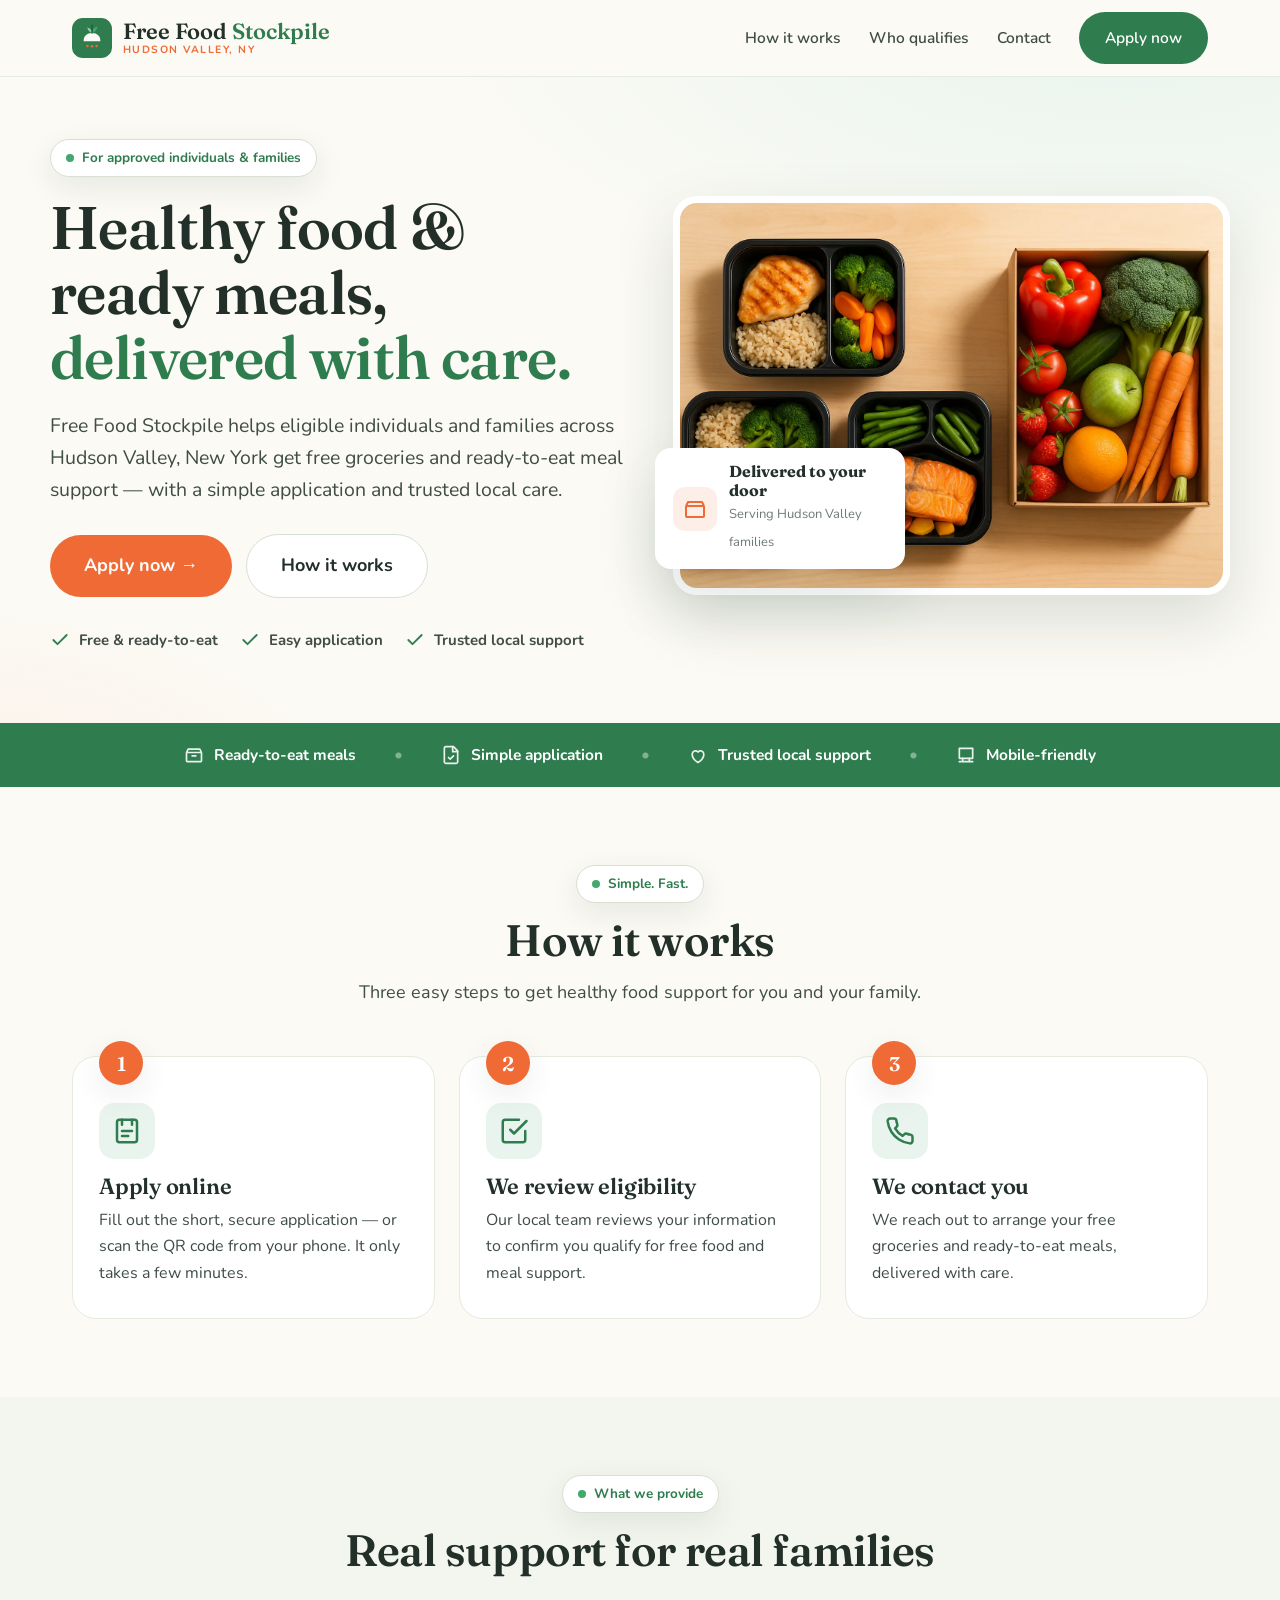
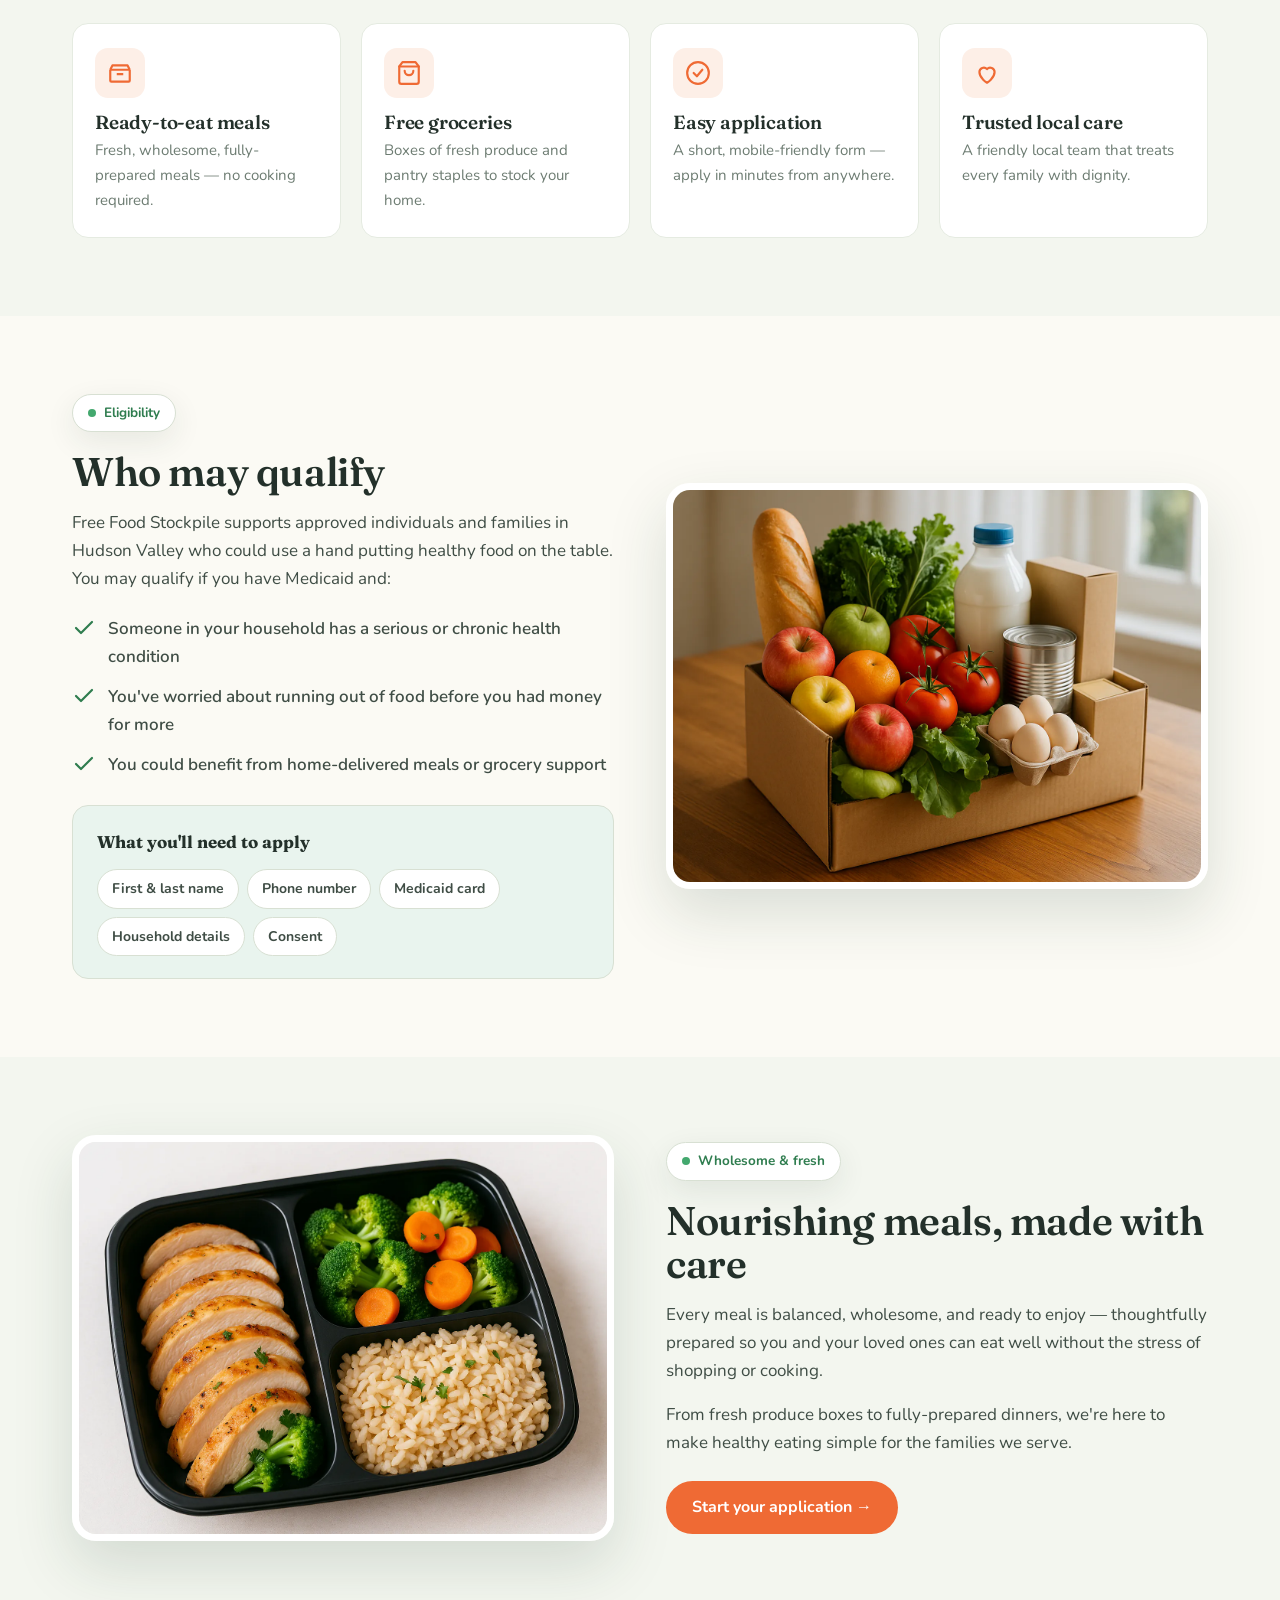
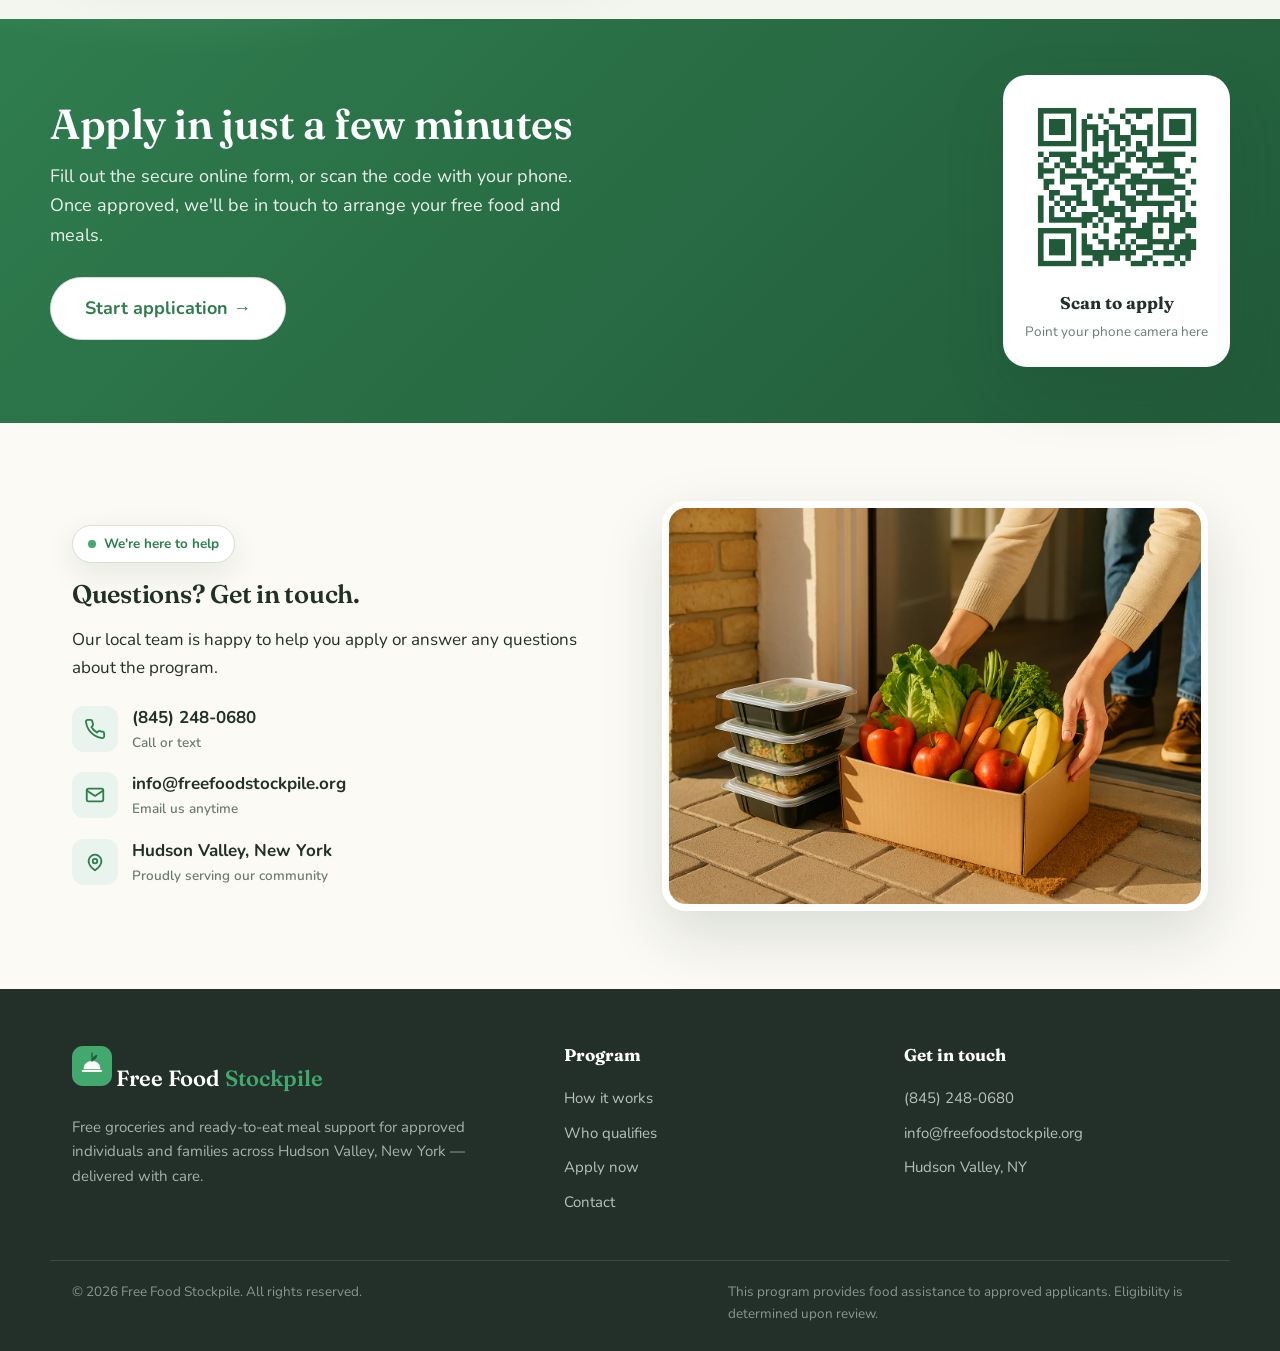
==== index.html @ e14b1a80 "Free Food Stockpile: landing page + 2-step application form + AI food photos + QR Co-Authored-By: Cl" ====
<!DOCTYPE html>
<html lang="en">
<head>
<meta charset="utf-8">
<meta name="viewport" content="width=device-width, initial-scale=1">
<title>Free Food Stockpile — Healthy Food &amp; Ready Meals, Delivered With Care</title>
<meta name="description" content="Free Food Stockpile helps approved individuals and families in Hudson Valley, New York access free groceries and ready-to-eat meal support. Simple application, trusted local care.">
<meta property="og:title" content="Free Food Stockpile — Healthy food & meals, delivered with care">
<meta property="og:description" content="Free groceries and ready-to-eat meals for approved individuals and families in Hudson Valley, NY.">
<meta property="og:type" content="website">
<link rel="icon" href="data:image/svg+xml,<svg xmlns='http://www.w3.org/2000/svg' viewBox='0 0 100 100'><text y='.9em' font-size='88'>🥗</text></svg>">
<link rel="preconnect" href="https://fonts.googleapis.com">
<link rel="preconnect" href="https://fonts.gstatic.com" crossorigin>
<link href="https://fonts.googleapis.com/css2?family=Fraunces:opsz,wght@9..144,500;9..144,600;9..144,700&family=Nunito:wght@400;600;700;800&display=swap" rel="stylesheet">
<link rel="stylesheet" href="assets/site.css">
</head>
<body>

<header class="site-header">
  <div class="wrap hbar">
    <a class="brand" href="index.html" aria-label="Free Food Stockpile home">
      <svg class="logo" viewBox="0 0 48 48" fill="none" xmlns="http://www.w3.org/2000/svg" aria-hidden="true">
        <rect width="48" height="48" rx="13" fill="#2f7d4f"/>
        <path d="M14 27c0-5 4-9 10-9s10 4 10 9v1H14v-1z" fill="#fbfaf4"/>
        <path d="M24 18c0-4 2.6-7 6.5-7.5C30 15 27 17.5 24 18z" fill="#43a86e"/>
        <path d="M24 18c0-3.2-2.2-6-5.6-6.6C18.8 15 21.4 17 24 18z" fill="#8fd0a8"/>
        <path d="M24 8.5V18" stroke="#215a39" stroke-width="1.6" stroke-linecap="round"/>
        <circle cx="18.5" cy="33.5" r="1.5" fill="#ef6a34"/>
        <circle cx="24" cy="34" r="1.5" fill="#ef6a34"/>
        <circle cx="29.5" cy="33.5" r="1.5" fill="#ef6a34"/>
        <path d="M13 30h22" stroke="#2f7d4f" stroke-width="2.4" stroke-linecap="round"/>
      </svg>
      <span class="name">Free Food <span>Stockpile</span><small>Hudson Valley, NY</small></span>
    </a>
    <nav class="nav">
      <a href="#how">How it works</a>
      <a href="#qualify">Who qualifies</a>
      <a href="#contact">Contact</a>
      <a href="apply.html" class="btn">Apply now</a>
    </nav>
    <button class="menu-btn" id="menuBtn" aria-label="Menu">☰</button>
  </div>
</header>

<main>
  <!-- HERO -->
  <section class="hero">
    <div class="wrap hero-in">
      <div>
        <span class="eyebrow"><span class="dot"></span> For approved individuals &amp; families</span>
        <h1>Healthy food &amp; ready meals, <em>delivered with care.</em></h1>
        <p class="lead">Free Food Stockpile helps eligible individuals and families across Hudson Valley,
          New York get free groceries and ready-to-eat meal support — with a simple application and trusted local care.</p>
        <div class="hero-cta">
          <a href="apply.html" class="btn lg warm">Apply now →</a>
          <a href="#how" class="btn lg ghost">How it works</a>
        </div>
        <div class="hero-trust">
          <div class="t"><svg viewBox="0 0 24 24" fill="none" stroke="currentColor" stroke-width="2.2"><path d="M20 6 9 17l-5-5" stroke-linecap="round" stroke-linejoin="round"/></svg> Free &amp; ready-to-eat</div>
          <div class="t"><svg viewBox="0 0 24 24" fill="none" stroke="currentColor" stroke-width="2.2"><path d="M20 6 9 17l-5-5" stroke-linecap="round" stroke-linejoin="round"/></svg> Easy application</div>
          <div class="t"><svg viewBox="0 0 24 24" fill="none" stroke="currentColor" stroke-width="2.2"><path d="M20 6 9 17l-5-5" stroke-linecap="round" stroke-linejoin="round"/></svg> Trusted local support</div>
        </div>
      </div>
      <div class="hero-art">
        <img class="photo" src="assets/img/hero-food.webp" alt="Healthy ready-to-eat meals and fresh groceries" loading="eager">
        <div class="badge">
          <div class="ic"><svg viewBox="0 0 24 24" fill="none" stroke="currentColor" stroke-width="2"><path d="M3 9h18M3 9l2-4h14l2 4M3 9v10a1 1 0 0 0 1 1h16a1 1 0 0 0 1-1V9" stroke-linejoin="round"/></svg></div>
          <div><b>Delivered to your door</b><span>Serving Hudson Valley families</span></div>
        </div>
      </div>
    </div>
  </section>

  <!-- STRIP -->
  <div class="strip">
    <div class="wrap strip-in">
      <div class="s"><svg viewBox="0 0 24 24" fill="none" stroke="currentColor" stroke-width="2"><path d="M3 9h18M3 9l2-4h14l2 4M3 9v10a1 1 0 0 0 1 1h16a1 1 0 0 0 1-1V9M9 13h6" stroke-linejoin="round"/></svg> Ready-to-eat meals</div>
      <span class="sep">•</span>
      <div class="s"><svg viewBox="0 0 24 24" fill="none" stroke="currentColor" stroke-width="2"><path d="M6 2h9l5 5v13a2 2 0 0 1-2 2H6a2 2 0 0 1-2-2V4a2 2 0 0 1 2-2z" stroke-linejoin="round"/><path d="M14 2v6h6M9 15l2 2 4-4" stroke-linecap="round" stroke-linejoin="round"/></svg> Simple application</div>
      <span class="sep">•</span>
      <div class="s"><svg viewBox="0 0 24 24" fill="none" stroke="currentColor" stroke-width="2"><path d="M12 21s-7-4.3-7-10a4 4 0 0 1 7-2.6A4 4 0 0 1 19 11c0 5.7-7 10-7 10z" stroke-linejoin="round"/></svg> Trusted local support</div>
      <span class="sep">•</span>
      <div class="s"><svg viewBox="0 0 24 24" fill="none" stroke="currentColor" stroke-width="2"><path d="M4 4h16v12H4z" stroke-linejoin="round"/><path d="M4 20h16M8 16v4M16 16v4" stroke-linecap="round"/></svg> Mobile-friendly</div>
    </div>
  </div>

  <!-- HOW IT WORKS -->
  <section class="section" id="how">
    <div class="wrap">
      <div class="sec-head">
        <span class="eyebrow"><span class="dot"></span> Simple. Fast.</span>
        <h2>How it works</h2>
        <p>Three easy steps to get healthy food support for you and your family.</p>
      </div>
      <div class="steps">
        <div class="step">
          <div class="num">1</div>
          <div class="ic"><svg viewBox="0 0 24 24" fill="none" stroke="currentColor" stroke-width="2"><rect x="4" y="3" width="16" height="18" rx="2"/><path d="M8 3v4M16 3v4M8 12h8M8 16h5" stroke-linecap="round"/></svg></div>
          <h3>Apply online</h3>
          <p>Fill out the short, secure application — or scan the QR code from your phone. It only takes a few minutes.</p>
        </div>
        <div class="step">
          <div class="num">2</div>
          <div class="ic"><svg viewBox="0 0 24 24" fill="none" stroke="currentColor" stroke-width="2"><path d="M9 11l3 3L22 4" stroke-linecap="round" stroke-linejoin="round"/><path d="M21 12v7a2 2 0 0 1-2 2H5a2 2 0 0 1-2-2V5a2 2 0 0 1 2-2h11" stroke-linecap="round" stroke-linejoin="round"/></svg></div>
          <h3>We review eligibility</h3>
          <p>Our local team reviews your information to confirm you qualify for free food and meal support.</p>
        </div>
        <div class="step">
          <div class="num">3</div>
          <div class="ic"><svg viewBox="0 0 24 24" fill="none" stroke="currentColor" stroke-width="2"><path d="M22 16.9v3a2 2 0 0 1-2.2 2 19.8 19.8 0 0 1-8.6-3.1 19.5 19.5 0 0 1-6-6 19.8 19.8 0 0 1-3.1-8.7A2 2 0 0 1 4.1 2h3a2 2 0 0 1 2 1.7c.1 1 .4 1.9.7 2.8a2 2 0 0 1-.5 2.1L8.1 9.9a16 16 0 0 0 6 6l1.3-1.2a2 2 0 0 1 2.1-.5c.9.3 1.8.6 2.8.7a2 2 0 0 1 1.7 2z" stroke-linejoin="round"/></svg></div>
          <h3>We contact you</h3>
          <p>We reach out to arrange your free groceries and ready-to-eat meals, delivered with care.</p>
        </div>
      </div>
    </div>
  </section>

  <!-- FEATURES -->
  <section class="section paper">
    <div class="wrap">
      <div class="sec-head">
        <span class="eyebrow"><span class="dot"></span> What we provide</span>
        <h2>Real support for real families</h2>
      </div>
      <div class="feat">
        <div class="f"><div class="ic"><svg viewBox="0 0 24 24" fill="none" stroke="currentColor" stroke-width="2"><path d="M3 9h18M3 9l2-4h14l2 4M3 9v10a1 1 0 0 0 1 1h16a1 1 0 0 0 1-1V9M9 13h6" stroke-linejoin="round"/></svg></div><h3>Ready-to-eat meals</h3><p>Fresh, wholesome, fully-prepared meals — no cooking required.</p></div>
        <div class="f"><div class="ic"><svg viewBox="0 0 24 24" fill="none" stroke="currentColor" stroke-width="2"><path d="M6 2 3 6v14a2 2 0 0 0 2 2h14a2 2 0 0 0 2-2V6l-3-4z" stroke-linejoin="round"/><path d="M3 6h18M16 10a4 4 0 0 1-8 0" stroke-linecap="round"/></svg></div><h3>Free groceries</h3><p>Boxes of fresh produce and pantry staples to stock your home.</p></div>
        <div class="f"><div class="ic"><svg viewBox="0 0 24 24" fill="none" stroke="currentColor" stroke-width="2"><path d="M12 2a10 10 0 1 0 0 20 10 10 0 0 0 0-20z"/><path d="M8 12l3 3 5-6" stroke-linecap="round" stroke-linejoin="round"/></svg></div><h3>Easy application</h3><p>A short, mobile-friendly form — apply in minutes from anywhere.</p></div>
        <div class="f"><div class="ic"><svg viewBox="0 0 24 24" fill="none" stroke="currentColor" stroke-width="2"><path d="M12 21s-7-4.3-7-10a4 4 0 0 1 7-2.6A4 4 0 0 1 19 11c0 5.7-7 10-7 10z" stroke-linejoin="round"/></svg></div><h3>Trusted local care</h3><p>A friendly local team that treats every family with dignity.</p></div>
      </div>
    </div>
  </section>

  <!-- WHO QUALIFIES -->
  <section class="section" id="qualify">
    <div class="wrap split">
      <div>
        <span class="eyebrow"><span class="dot"></span> Eligibility</span>
        <h2>Who may qualify</h2>
        <p>Free Food Stockpile supports approved individuals and families in Hudson Valley who could use
          a hand putting healthy food on the table. You may qualify if you have Medicaid and:</p>
        <ul class="checklist">
          <li><svg viewBox="0 0 24 24" fill="none" stroke="currentColor" stroke-width="2.2"><path d="M20 6 9 17l-5-5" stroke-linecap="round" stroke-linejoin="round"/></svg> Someone in your household has a serious or chronic health condition</li>
          <li><svg viewBox="0 0 24 24" fill="none" stroke="currentColor" stroke-width="2.2"><path d="M20 6 9 17l-5-5" stroke-linecap="round" stroke-linejoin="round"/></svg> You've worried about running out of food before you had money for more</li>
          <li><svg viewBox="0 0 24 24" fill="none" stroke="currentColor" stroke-width="2.2"><path d="M20 6 9 17l-5-5" stroke-linecap="round" stroke-linejoin="round"/></svg> You could benefit from home-delivered meals or grocery support</li>
        </ul>
        <div class="need-card">
          <b>What you'll need to apply</b>
          <div class="pills">
            <span class="pill">First &amp; last name</span>
            <span class="pill">Phone number</span>
            <span class="pill">Medicaid card</span>
            <span class="pill">Household details</span>
            <span class="pill">Consent</span>
          </div>
        </div>
      </div>
      <div class="split-art">
        <img src="assets/img/grocery-box.webp" alt="A box of fresh groceries and pantry staples" loading="lazy">
      </div>
    </div>
  </section>

  <!-- MEALS SHOWCASE -->
  <section class="section paper">
    <div class="wrap split reverse">
      <div>
        <span class="eyebrow"><span class="dot"></span> Wholesome &amp; fresh</span>
        <h2>Nourishing meals, made with care</h2>
        <p>Every meal is balanced, wholesome, and ready to enjoy — thoughtfully prepared so you and your
          loved ones can eat well without the stress of shopping or cooking.</p>
        <p>From fresh produce boxes to fully-prepared dinners, we're here to make healthy eating simple
          for the families we serve.</p>
        <a href="apply.html" class="btn warm" style="margin-top:8px">Start your application →</a>
      </div>
      <div class="split-art">
        <img src="assets/img/meal-tray.webp" alt="A healthy ready-to-eat meal with chicken, vegetables and rice" loading="lazy">
      </div>
    </div>
  </section>

  <!-- APPLY BAND + QR -->
  <section class="applyband" id="apply">
    <div class="wrap applyband-in">
      <div>
        <h2>Apply in just a few minutes</h2>
        <p>Fill out the secure online form, or scan the code with your phone. Once approved, we'll be in touch
          to arrange your free food and meals.</p>
        <div class="hero-cta">
          <a href="apply.html" class="btn lg ghost">Start application →</a>
        </div>
      </div>
      <div class="qr-card">
        <img src="assets/img/apply-qr.png" alt="Scan to apply QR code">
        <b>Scan to apply</b>
        <span>Point your phone camera here</span>
      </div>
    </div>
  </section>

  <!-- CONTACT -->
  <section class="section" id="contact">
    <div class="wrap contact-in">
      <div>
        <span class="eyebrow"><span class="dot"></span> We're here to help</span>
        <h2>Questions? Get in touch.</h2>
        <p>Our local team is happy to help you apply or answer any questions about the program.</p>
        <div class="contact-list">
          <a href="tel:+18452480680"><span class="ic"><svg viewBox="0 0 24 24" fill="none" stroke="currentColor" stroke-width="2"><path d="M22 16.9v3a2 2 0 0 1-2.2 2 19.8 19.8 0 0 1-8.6-3.1 19.5 19.5 0 0 1-6-6 19.8 19.8 0 0 1-3.1-8.7A2 2 0 0 1 4.1 2h3a2 2 0 0 1 2 1.7c.1 1 .4 1.9.7 2.8a2 2 0 0 1-.5 2.1L8.1 9.9a16 16 0 0 0 6 6l1.3-1.2a2 2 0 0 1 2.1-.5c.9.3 1.8.6 2.8.7a2 2 0 0 1 1.7 2z" stroke-linejoin="round"/></svg></span> <span>(845) 248-0680<small>Call or text</small></span></a>
          <a href="mailto:info@freefoodstockpile.org"><span class="ic"><svg viewBox="0 0 24 24" fill="none" stroke="currentColor" stroke-width="2"><rect x="3" y="5" width="18" height="14" rx="2"/><path d="m3 7 9 6 9-6" stroke-linecap="round" stroke-linejoin="round"/></svg></span> <span>info@freefoodstockpile.org<small>Email us anytime</small></span></a>
          <div><span class="ic"><svg viewBox="0 0 24 24" fill="none" stroke="currentColor" stroke-width="2"><path d="M12 21s-7-4.3-7-10a7 7 0 0 1 14 0c0 5.7-7 10-7 10z" stroke-linejoin="round"/><circle cx="12" cy="11" r="2.5"/></svg></span> <span>Hudson Valley, New York<small>Proudly serving our community</small></span></div>
        </div>
      </div>
      <div class="split-art">
        <img src="assets/img/delivery.webp" alt="Fresh food being delivered to a home" loading="lazy">
      </div>
    </div>
  </section>
</main>

<footer class="foot">
  <div class="wrap foot-in">
    <div>
      <a class="brand" href="index.html">
        <svg class="logo" viewBox="0 0 48 48" fill="none" xmlns="http://www.w3.org/2000/svg" aria-hidden="true">
          <rect width="48" height="48" rx="13" fill="#43a86e"/>
          <path d="M14 27c0-5 4-9 10-9s10 4 10 9v1H14v-1z" fill="#fbfaf4"/>
          <path d="M24 18c0-4 2.6-7 6.5-7.5C30 15 27 17.5 24 18z" fill="#215a39"/>
          <path d="M24 8.5V18" stroke="#215a39" stroke-width="1.6" stroke-linecap="round"/>
          <path d="M13 30h22" stroke="#fbfaf4" stroke-width="2.4" stroke-linecap="round"/>
        </svg>
        <span class="name">Free Food <span>Stockpile</span></span>
      </a>
      <p>Free groceries and ready-to-eat meal support for approved individuals and families across
        Hudson Valley, New York — delivered with care.</p>
    </div>
    <div>
      <h4>Program</h4>
      <a href="#how">How it works</a>
      <a href="#qualify">Who qualifies</a>
      <a href="apply.html">Apply now</a>
      <a href="#contact">Contact</a>
    </div>
    <div>
      <h4>Get in touch</h4>
      <a href="tel:+18452480680">(845) 248-0680</a>
      <a href="mailto:info@freefoodstockpile.org">info@freefoodstockpile.org</a>
      <a href="#">Hudson Valley, NY</a>
    </div>
  </div>
  <div class="wrap foot-bot">
    <span>© <span id="yr">2026</span> Free Food Stockpile. All rights reserved.</span>
    <span class="disc">This program provides food assistance to approved applicants. Eligibility is determined upon review.</span>
  </div>
</footer>

<script src="assets/site.js"></script>
</body>
</html>
---- assets/site.css ----
/* Free Food Stockpile */
:root{
  --green:#2f7d4f; --green-d:#215a39; --green-l:#e9f4ee; --leaf:#43a86e;
  --warm:#ef6a34; --warm-d:#d4551f; --warm-l:#fdefe7;
  --ink:#23302a; --ink-soft:#3f4d45; --muted:#6d7c72;
  --cream:#fbfaf4; --paper:#f3f6ef; --line:#e5ebe1; --line-2:#d8e0d3;
  --shadow:0 10px 30px rgba(30,60,40,.09); --shadow-lg:0 24px 60px rgba(30,60,40,.15);
  --r:16px; --r-lg:24px; --wrap:1180px;
  --serif:'Fraunces',Georgia,serif; --sans:'Nunito',-apple-system,BlinkMacSystemFont,'Segoe UI',sans-serif;
}
*{box-sizing:border-box}
html{scroll-behavior:smooth}
html,body{overflow-x:hidden;max-width:100%}
body{margin:0;background:var(--cream);color:var(--ink);font-family:var(--sans);font-size:17px;line-height:1.65;-webkit-font-smoothing:antialiased}
img{max-width:100%;display:block}
a{color:var(--green);text-decoration:none}
h1,h2,h3{font-family:var(--serif);font-weight:600;line-height:1.08;margin:0;color:var(--ink);letter-spacing:-.01em}
.wrap{max-width:var(--wrap);margin:0 auto;padding:0 22px}
.green{color:var(--green)} .warm{color:var(--warm)}

/* buttons */
.btn{display:inline-flex;align-items:center;gap:9px;background:var(--green);color:#fff;font-family:var(--sans);font-weight:700;
  font-size:16px;padding:13px 26px;border-radius:100px;border:none;cursor:pointer;transition:transform .16s,box-shadow .16s,background .16s;white-space:nowrap}
.btn:hover{background:var(--green-d);transform:translateY(-2px);box-shadow:0 10px 24px rgba(47,125,79,.28);color:#fff}
.btn.warm{background:var(--warm)} .btn.warm:hover{background:var(--warm-d);box-shadow:0 10px 24px rgba(239,106,52,.3)}
.btn.ghost{background:#fff;color:var(--ink);border:1.5px solid var(--line-2)}
.btn.ghost:hover{border-color:var(--green);color:var(--green);box-shadow:none;background:#fff}
.btn.lg{padding:16px 34px;font-size:18px}

/* header */
.site-header{position:sticky;top:0;z-index:60;background:rgba(251,250,244,.9);backdrop-filter:blur(12px);border-bottom:1px solid var(--line)}
.hbar{display:flex;align-items:center;justify-content:space-between;height:76px;gap:16px}
.brand{display:flex;align-items:center;gap:11px}
.brand .logo{width:40px;height:40px;flex:none}
.brand .name{font-family:var(--serif);font-weight:600;font-size:22px;color:var(--ink);line-height:1}
.brand .name span{color:var(--green)}
.brand .name small{display:block;font-family:var(--sans);font-weight:700;font-size:10.5px;letter-spacing:.14em;text-transform:uppercase;color:var(--warm);margin-top:3px}
.nav{display:flex;align-items:center;gap:28px}
.nav a{font-weight:600;color:var(--ink-soft);font-size:15.5px}
.nav a:hover{color:var(--green)}
.nav a.btn{color:#fff}
.nav a.btn.ghost{color:var(--ink)}
.nav a.btn.ghost:hover{color:var(--green)}
.menu-btn{display:none;background:none;border:none;font-size:25px;cursor:pointer;color:var(--ink)}

/* hero */
.hero{position:relative;overflow:hidden;background:
  radial-gradient(1100px 460px at 88% -8%,var(--green-l) 0,transparent 62%),
  radial-gradient(760px 420px at -4% 118%,var(--warm-l) 0,transparent 58%),var(--cream)}
.hero-in{display:grid;grid-template-columns:1.02fr .98fr;gap:44px;align-items:center;padding:62px 0 70px}
.eyebrow{display:inline-flex;align-items:center;gap:8px;background:#fff;border:1px solid var(--line-2);color:var(--green);
  font-weight:700;font-size:13.5px;padding:7px 15px;border-radius:100px;box-shadow:var(--shadow);margin-bottom:18px}
.eyebrow .dot{width:8px;height:8px;border-radius:50%;background:var(--leaf)}
.hero h1{font-size:clamp(38px,5.4vw,60px)}
.hero h1 em{font-style:normal;color:var(--green)}
.hero p.lead{font-size:19.5px;color:var(--ink-soft);max-width:32em;margin:20px 0 28px}
.hero-cta{display:flex;gap:14px;flex-wrap:wrap;align-items:center}
.hero-trust{display:flex;gap:22px;margin-top:30px;flex-wrap:wrap}
.hero-trust .t{display:flex;align-items:center;gap:9px;font-weight:700;color:var(--ink-soft);font-size:15px}
.hero-trust .t svg{width:20px;height:20px;color:var(--green);flex:none}
.hero-art{position:relative}
.hero-art .photo{border-radius:var(--r-lg);box-shadow:var(--shadow-lg);border:7px solid #fff;width:100%;aspect-ratio:3/2.15;object-fit:cover}
.hero-art .badge{position:absolute;left:-18px;bottom:26px;background:#fff;border-radius:var(--r);box-shadow:var(--shadow-lg);
  padding:14px 18px;display:flex;align-items:center;gap:12px;max-width:250px}
.hero-art .badge .ic{width:44px;height:44px;border-radius:12px;background:var(--warm-l);display:grid;place-items:center;flex:none}
.hero-art .badge .ic svg{width:24px;height:24px;color:var(--warm)}
.hero-art .badge b{font-family:var(--serif);font-size:16px;display:block;line-height:1.15}
.hero-art .badge span{font-size:13px;color:var(--muted)}

/* strip */
.strip{background:var(--green);color:#fff}
.strip-in{display:flex;flex-wrap:wrap;justify-content:center;gap:14px 38px;padding:18px 0}
.strip .s{display:flex;align-items:center;gap:10px;font-weight:700;font-size:15.5px}
.strip .s svg{width:20px;height:20px;opacity:.9}
.strip .sep{opacity:.4}

/* sections */
.section{padding:78px 0}
.section.paper{background:var(--paper)}
.sec-head{text-align:center;max-width:660px;margin:0 auto 48px}
.sec-head .eyebrow{margin-bottom:14px}
.sec-head h2{font-size:clamp(30px,3.7vw,44px)}
.sec-head p{color:var(--ink-soft);font-size:18px;margin:14px 0 0}

/* how it works */
.steps{display:grid;grid-template-columns:repeat(3,1fr);gap:24px}
.step{background:#fff;border:1px solid var(--line);border-radius:var(--r-lg);padding:32px 26px;position:relative}
.step .num{position:absolute;top:-16px;left:26px;width:44px;height:44px;border-radius:50%;background:var(--warm);color:#fff;
  font-family:var(--serif);font-weight:600;font-size:20px;display:grid;place-items:center;box-shadow:var(--shadow)}
.step .ic{width:56px;height:56px;border-radius:15px;background:var(--green-l);display:grid;place-items:center;margin:14px 0 16px}
.step .ic svg{width:30px;height:30px;color:var(--green)}
.step h3{font-size:22px;margin-bottom:8px}
.step p{color:var(--ink-soft);font-size:16px;margin:0}

/* features grid */
.feat{display:grid;grid-template-columns:repeat(4,1fr);gap:20px}
.feat .f{background:#fff;border:1px solid var(--line);border-radius:var(--r);padding:24px 22px;text-align:left}
.feat .f .ic{width:50px;height:50px;border-radius:13px;background:var(--warm-l);display:grid;place-items:center;margin-bottom:14px}
.feat .f .ic svg{width:26px;height:26px;color:var(--warm)}
.feat .f h3{font-size:19px;margin-bottom:6px}
.feat .f p{color:var(--muted);font-size:15px;margin:0}

/* qualify split */
.split{display:grid;grid-template-columns:1fr 1fr;gap:52px;align-items:center}
.split.reverse .split-art{order:-1}
.split-art img{border-radius:var(--r-lg);box-shadow:var(--shadow-lg);border:7px solid #fff;width:100%;aspect-ratio:4/3;object-fit:cover}
.split h2{font-size:clamp(28px,3.4vw,40px);margin-bottom:16px}
.split p{color:var(--ink-soft);margin:0 0 16px}
.checklist{list-style:none;padding:0;margin:22px 0 0;display:grid;gap:12px}
.checklist li{display:flex;align-items:flex-start;gap:12px;font-weight:600;color:var(--ink-soft)}
.checklist li svg{width:24px;height:24px;color:var(--green);flex:none;margin-top:1px}
.need-card{background:var(--green-l);border:1px solid var(--line-2);border-radius:var(--r);padding:22px 24px;margin-top:26px}
.need-card b{font-family:var(--serif);font-size:17px}
.need-card .pills{display:flex;flex-wrap:wrap;gap:8px;margin-top:12px}
.need-card .pill{background:#fff;border:1px solid var(--line-2);border-radius:100px;padding:7px 14px;font-size:14px;font-weight:700;color:var(--ink-soft)}

/* apply CTA band w/ QR */
.applyband{background:
  radial-gradient(600px 260px at 15% -30%,rgba(255,255,255,.16),transparent 60%),
  linear-gradient(135deg,var(--green) 0%,var(--green-d) 100%);color:#fff}
.applyband-in{display:grid;grid-template-columns:1.4fr .9fr;gap:40px;align-items:center;padding:56px 0}
.applyband h2{color:#fff;font-size:clamp(28px,3.6vw,42px)}
.applyband p{color:rgba(255,255,255,.9);font-size:18px;margin:14px 0 26px;max-width:30em}
.applyband .btn.ghost{background:#fff;color:var(--green)}
.qr-card{background:#fff;border-radius:var(--r-lg);padding:22px;text-align:center;color:var(--ink);box-shadow:var(--shadow-lg);max-width:250px;justify-self:end}
.qr-card img{width:180px;height:180px;margin:0 auto}
.qr-card b{font-family:var(--serif);display:block;margin-top:12px;font-size:17px}
.qr-card span{font-size:13.5px;color:var(--muted)}

/* contact */
.contact-in{display:grid;grid-template-columns:1fr 1fr;gap:44px;align-items:center}
.contact-list{display:grid;gap:16px;margin-top:22px}
.contact-list a,.contact-list div{display:flex;align-items:center;gap:14px;font-weight:700;color:var(--ink);font-size:17px}
.contact-list .ic{width:46px;height:46px;border-radius:12px;background:var(--green-l);display:grid;place-items:center;flex:none}
.contact-list .ic svg{width:22px;height:22px;color:var(--green)}
.contact-list small{display:block;font-weight:600;color:var(--muted);font-size:13.5px}

/* footer */
.foot{background:var(--ink);color:#cdd6cf;padding:52px 0 26px}
.foot-in{display:grid;grid-template-columns:1.5fr 1fr 1fr;gap:36px}
.foot .brand .name{color:#fff}.foot .brand .name span{color:var(--leaf)}
.foot p{color:#a7b3aa;font-size:15px;max-width:28em;margin:16px 0 0}
.foot h4{font-family:var(--serif);color:#fff;font-size:17px;margin:0 0 12px}
.foot a{display:block;color:#b8c2ba;padding:5px 0;font-size:15px}
.foot a:hover{color:var(--leaf)}
.foot-bot{border-top:1px solid rgba(255,255,255,.12);margin-top:40px;padding-top:20px;display:flex;justify-content:space-between;
  flex-wrap:wrap;gap:8px;color:#8b968d;font-size:13.5px}
.foot-bot .disc{max-width:60ch}

/* ===== apply form ===== */
.form-hero{background:var(--paper);border-bottom:1px solid var(--line);padding:40px 0 34px;text-align:center}
.form-hero h1{font-size:clamp(30px,4vw,44px)}
.form-hero p{color:var(--ink-soft);font-size:18px;max-width:44ch;margin:12px auto 0}
.form-wrap{max-width:820px;margin:0 auto;padding:40px 22px 70px}
.progress{display:flex;align-items:center;gap:0;margin-bottom:30px}
.progress .p{flex:1;text-align:center;position:relative}
.progress .p .c{width:38px;height:38px;border-radius:50%;background:#fff;border:2px solid var(--line-2);color:var(--muted);
  font-weight:800;display:grid;place-items:center;margin:0 auto 8px;position:relative;z-index:2;transition:.2s}
.progress .p.active .c,.progress .p.done .c{background:var(--green);border-color:var(--green);color:#fff}
.progress .p .lbl{font-weight:700;font-size:14px;color:var(--muted)}
.progress .p.active .lbl,.progress .p.done .lbl{color:var(--green)}
.progress .p:not(:last-child):after{content:"";position:absolute;top:19px;left:60%;right:-40%;height:2px;background:var(--line-2);z-index:1}
.progress .p.done:not(:last-child):after{background:var(--green)}
.card{background:#fff;border:1px solid var(--line);border-radius:var(--r-lg);box-shadow:var(--shadow);padding:32px}
.step-title{font-family:var(--serif);font-size:24px;margin:0 0 4px}
.step-sub{color:var(--muted);font-size:15px;margin:0 0 24px}
.grid2{display:grid;grid-template-columns:1fr 1fr;gap:18px}
.field{margin-bottom:2px}
.field.full{grid-column:1/-1}
.field label{display:block;font-weight:700;font-size:14.5px;color:var(--ink-soft);margin-bottom:6px}
.field label .req{color:var(--warm)}
.field input,.field select,.field textarea{width:100%;padding:13px 15px;border:1.5px solid var(--line-2);border-radius:12px;
  font-family:var(--sans);font-size:16px;background:#fff;color:var(--ink);transition:border-color .15s}
.field input:focus,.field select:focus,.field textarea:focus{outline:none;border-color:var(--green);box-shadow:0 0 0 3px var(--green-l)}
.field textarea{min-height:110px;resize:vertical}
.field .hint{font-size:13px;color:var(--muted);margin-top:5px}
.hh-member{border:1px dashed var(--line-2);border-radius:12px;padding:16px;margin-top:12px;position:relative;background:var(--paper)}
.hh-member .rm{position:absolute;top:10px;right:12px;background:none;border:none;color:var(--warm);font-weight:800;cursor:pointer;font-size:13px}
.add-hh{background:var(--green-l);border:1.5px dashed var(--green);color:var(--green);font-weight:800;border-radius:12px;
  padding:12px;width:100%;cursor:pointer;margin-top:12px;font-size:15px}
.add-hh:hover{background:#dcefe3}
.consent{display:flex;gap:12px;align-items:flex-start;background:var(--green-l);border:1px solid var(--line-2);border-radius:12px;padding:16px;margin-top:8px}
.consent input{width:20px;height:20px;margin-top:3px;flex:none;accent-color:var(--green)}
.consent label{font-size:14.5px;color:var(--ink-soft);font-weight:600}
.form-nav{display:flex;justify-content:space-between;gap:12px;margin-top:26px}
.note-box{background:var(--warm-l);border:1px solid #f6d6c5;border-radius:12px;padding:14px 16px;font-size:14.5px;color:var(--ink-soft);margin-bottom:22px;display:flex;gap:10px}
.note-box svg{width:20px;height:20px;color:var(--warm);flex:none;margin-top:1px}
.success{text-align:center;padding:30px 10px}
.success .ic{width:76px;height:76px;border-radius:50%;background:var(--green-l);display:grid;place-items:center;margin:0 auto 18px}
.success .ic svg{width:42px;height:42px;color:var(--green)}
.success h2{font-size:28px;margin-bottom:10px}
.success p{color:var(--ink-soft);max-width:40ch;margin:0 auto}
.hide{display:none!important}

/* responsive */
@media(max-width:980px){
  .hero-in,.split,.contact-in,.applyband-in{grid-template-columns:1fr}
  .split.reverse .split-art{order:0}
  .steps{grid-template-columns:1fr;gap:30px}
  .feat{grid-template-columns:1fr 1fr}
  .hero-art{margin-top:8px}
  .qr-card{justify-self:start}
  .foot-in{grid-template-columns:1fr;gap:24px}
}
@media(max-width:640px){
  .nav{display:none}.menu-btn{display:block}
  .feat{grid-template-columns:1fr}
  .grid2{grid-template-columns:1fr}
  .card{padding:22px}
  .progress .p .lbl{font-size:12px}
}
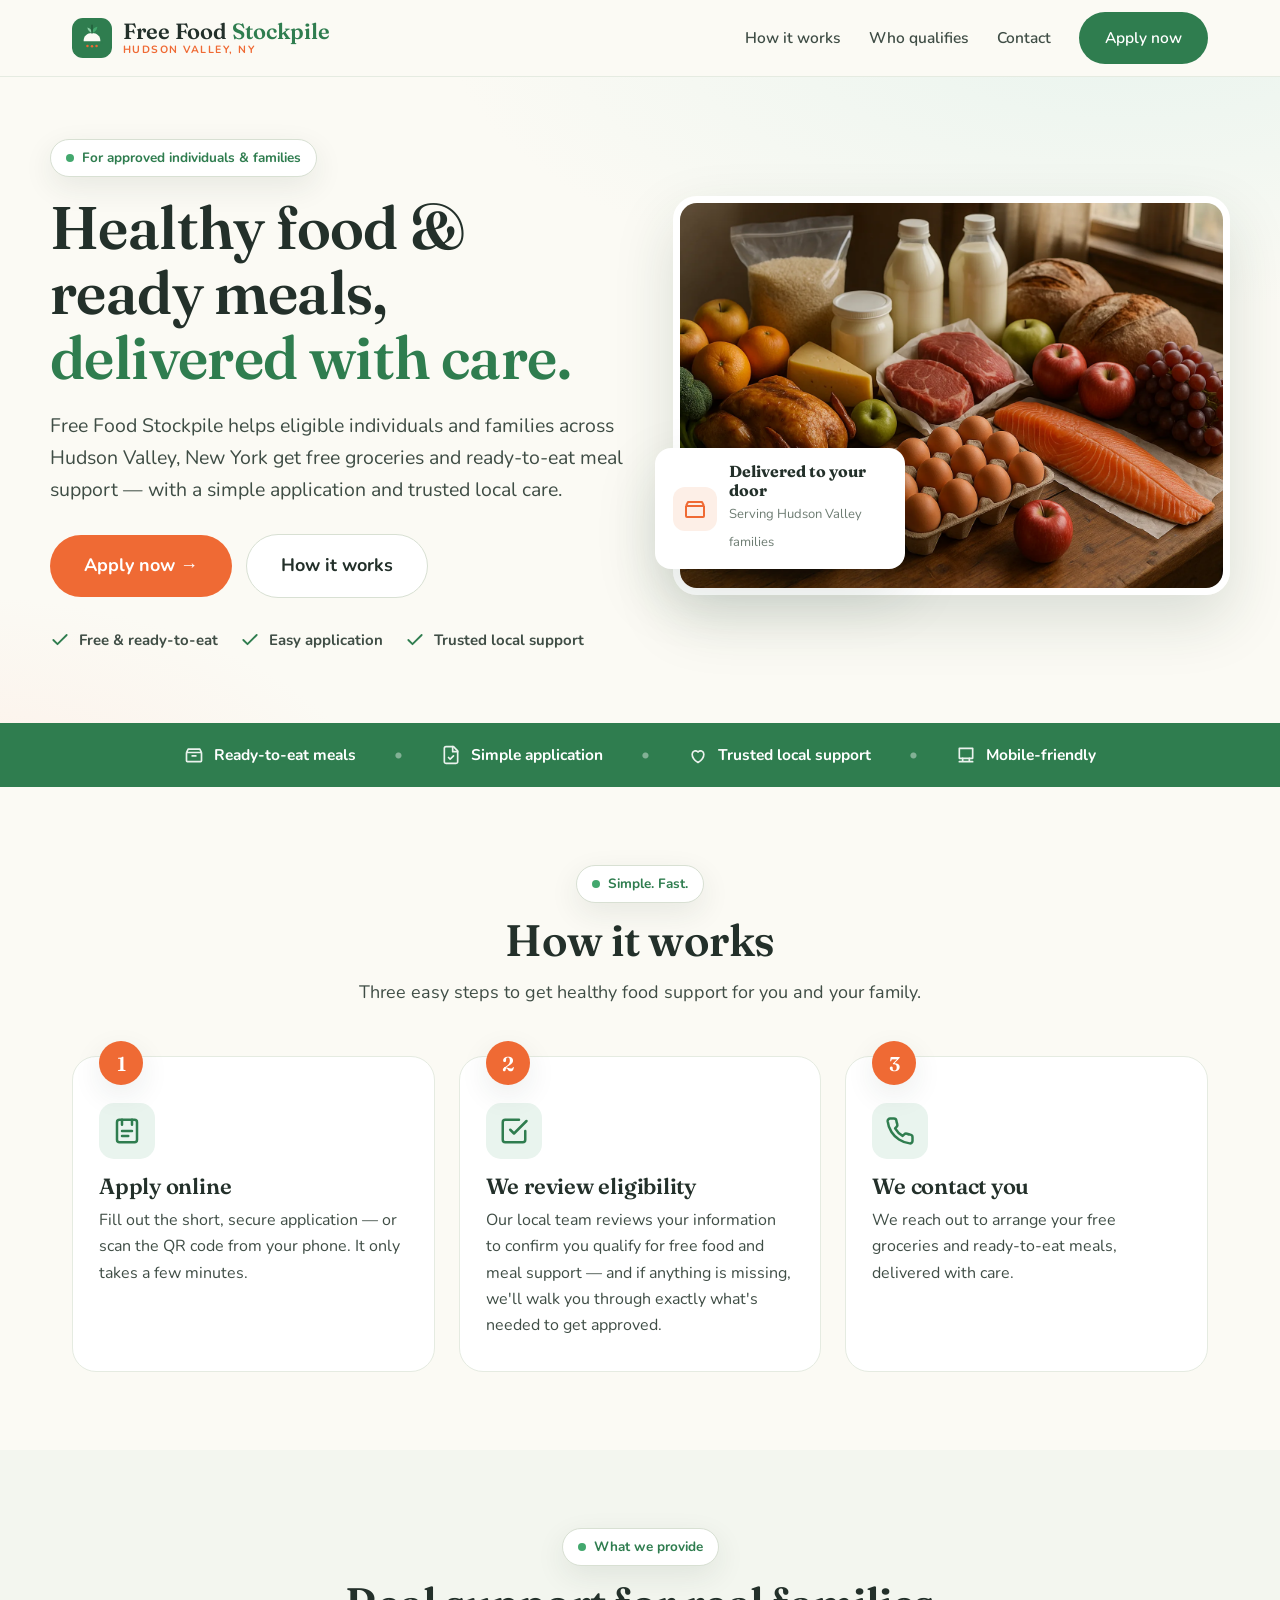
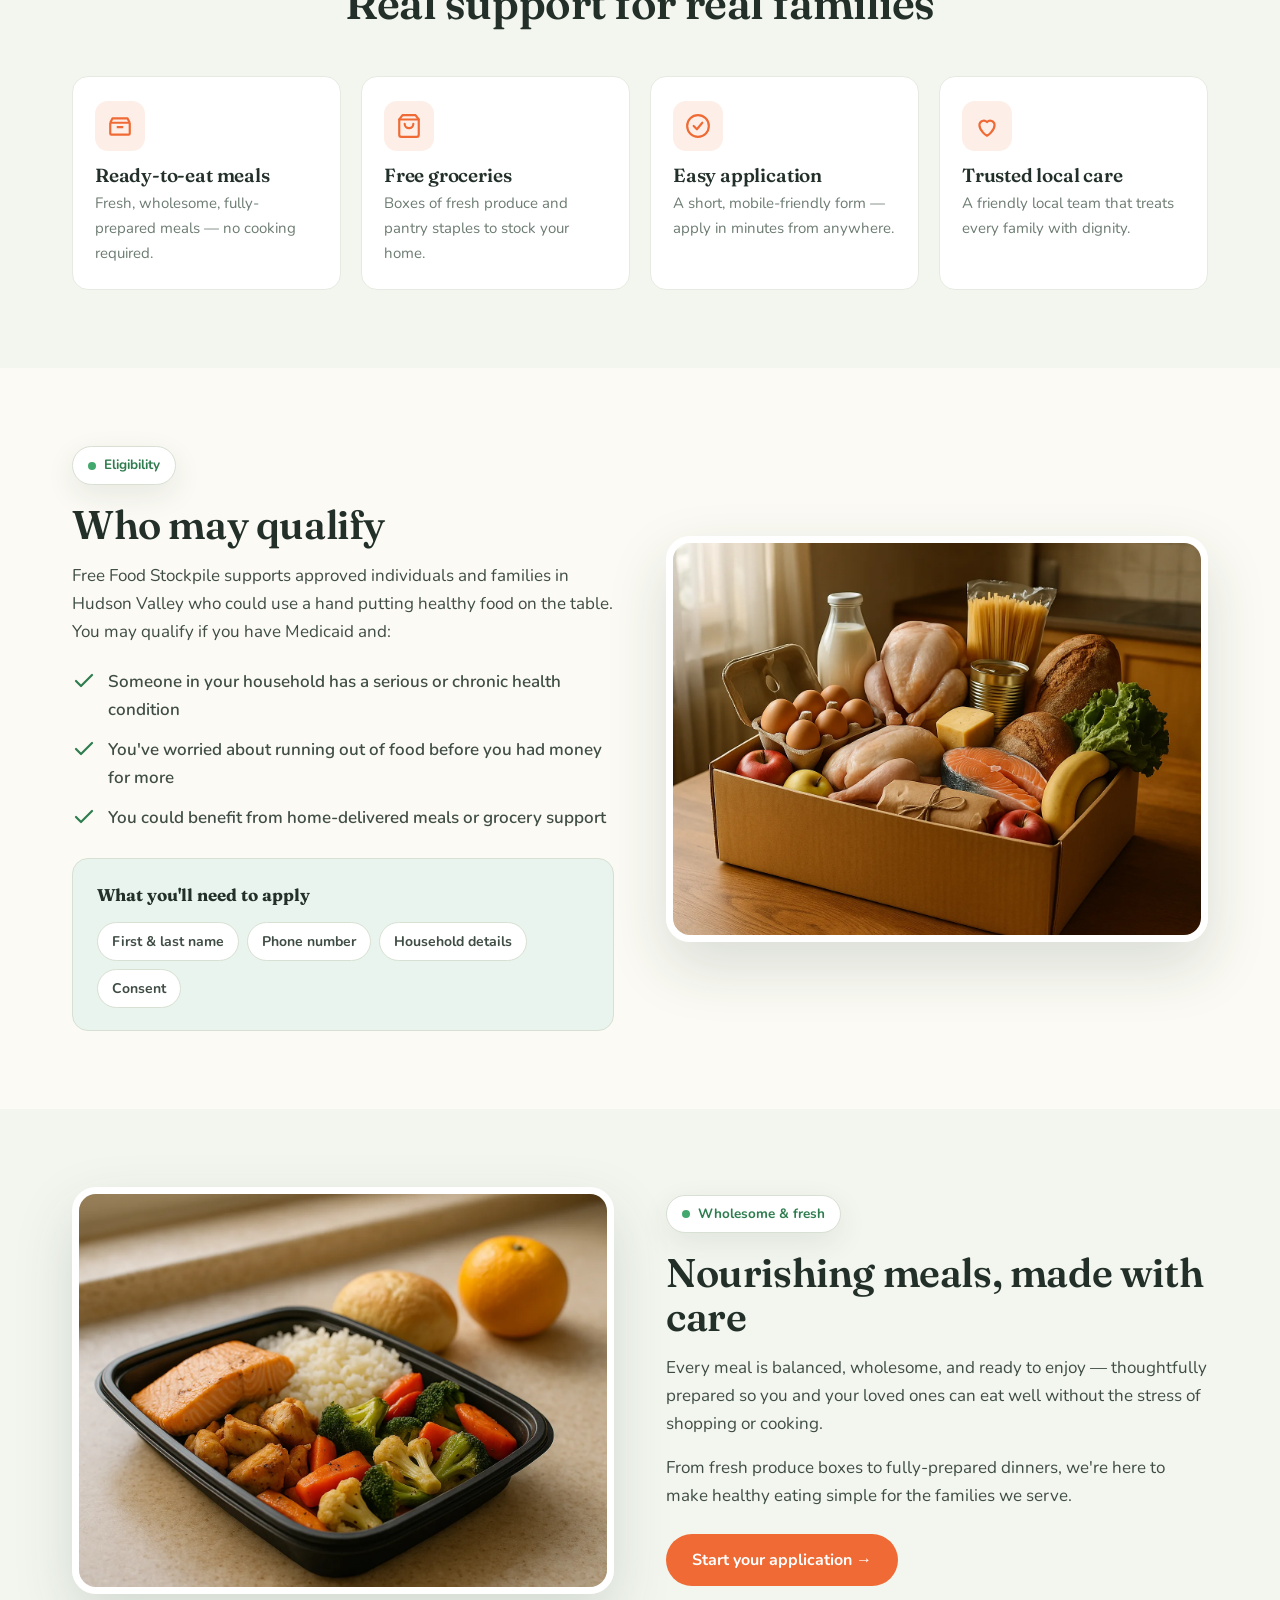
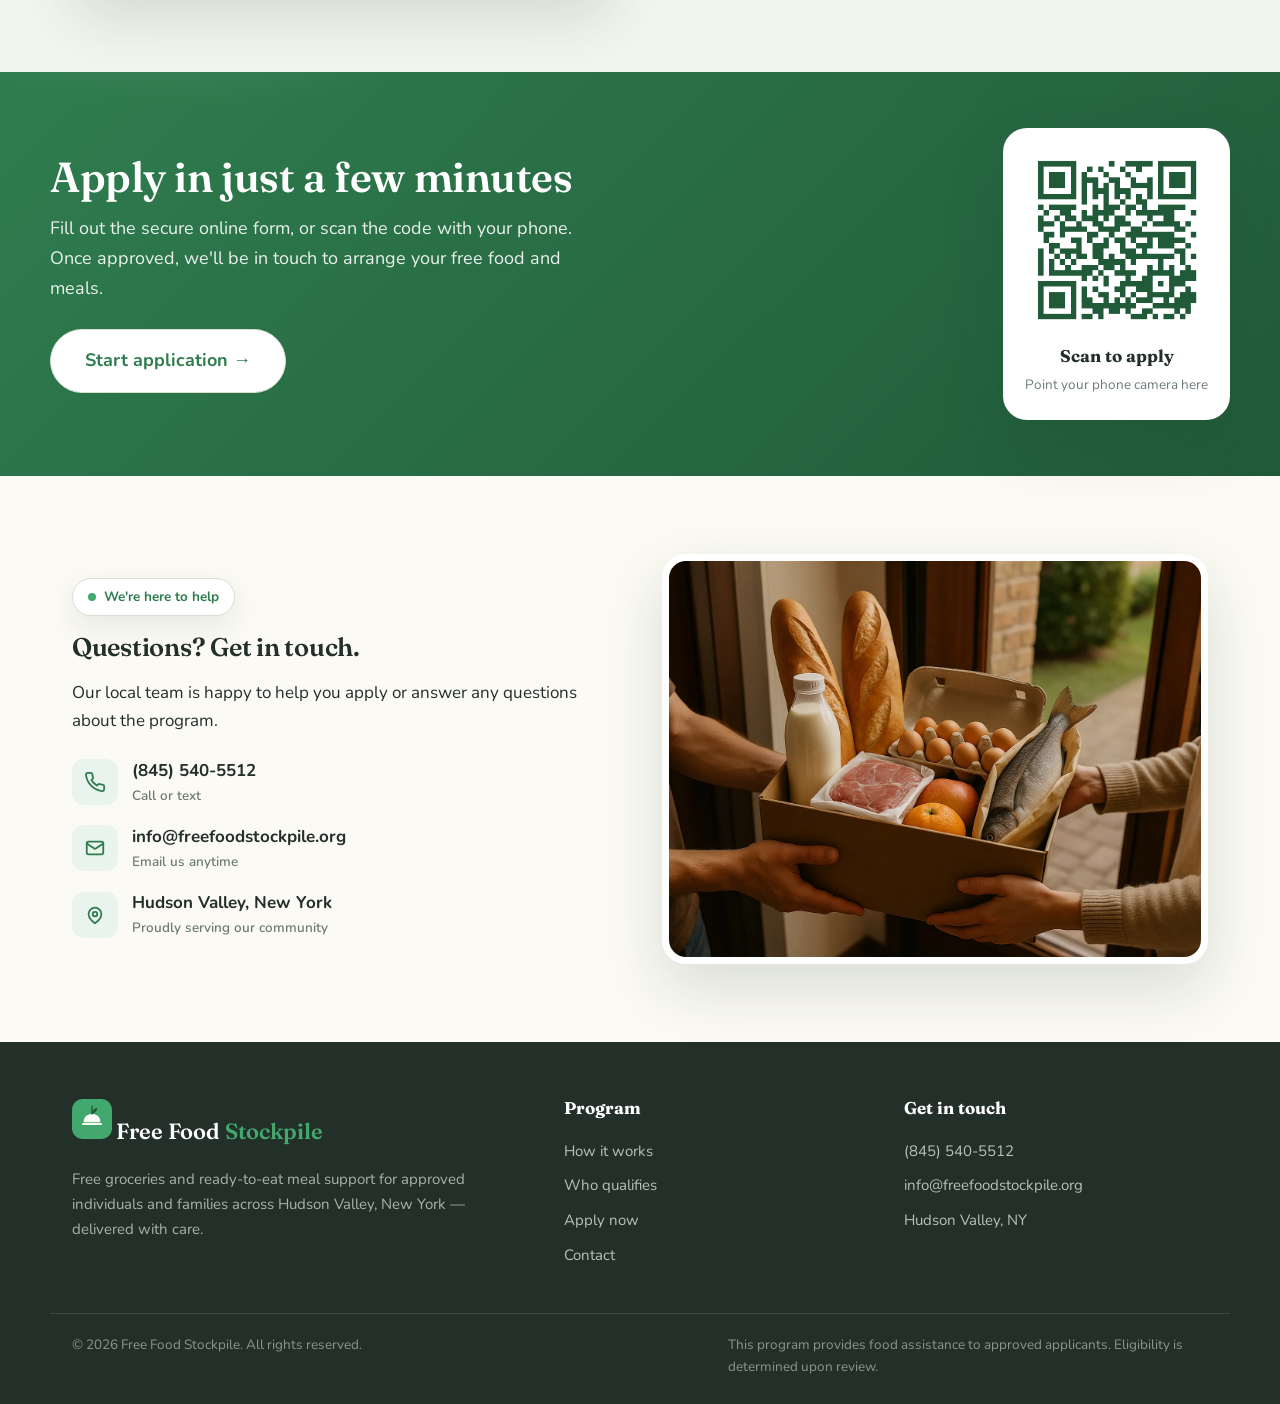
==== commit 640260e1: "Client round: optional DOB/SSN/CIN/State/ZIP with helper text, household total + member fixes, Medic" ====
--- a/index.html
+++ b/index.html
@@ -62,7 +62,7 @@
         </div>
       </div>
       <div class="hero-art">
-        <img class="photo" src="assets/img/hero-food.webp" alt="Healthy ready-to-eat meals and fresh groceries" loading="eager">
+        <img class="photo" src="assets/img/hero-food.webp" alt="A full spread of free food support: roast chicken, fresh fish, dairy, eggs, bread and fruit" loading="eager">
         <div class="badge">
           <div class="ic"><svg viewBox="0 0 24 24" fill="none" stroke="currentColor" stroke-width="2"><path d="M3 9h18M3 9l2-4h14l2 4M3 9v10a1 1 0 0 0 1 1h16a1 1 0 0 0 1-1V9" stroke-linejoin="round"/></svg></div>
           <div><b>Delivered to your door</b><span>Serving Hudson Valley families</span></div>
@@ -103,7 +103,7 @@
           <div class="num">2</div>
           <div class="ic"><svg viewBox="0 0 24 24" fill="none" stroke="currentColor" stroke-width="2"><path d="M9 11l3 3L22 4" stroke-linecap="round" stroke-linejoin="round"/><path d="M21 12v7a2 2 0 0 1-2 2H5a2 2 0 0 1-2-2V5a2 2 0 0 1 2-2h11" stroke-linecap="round" stroke-linejoin="round"/></svg></div>
           <h3>We review eligibility</h3>
-          <p>Our local team reviews your information to confirm you qualify for free food and meal support.</p>
+          <p>Our local team reviews your information to confirm you qualify for free food and meal support — and if anything is missing, we'll walk you through exactly what's needed to get approved.</p>
         </div>
         <div class="step">
           <div class="num">3</div>
@@ -149,14 +149,13 @@
           <div class="pills">
             <span class="pill">First &amp; last name</span>
             <span class="pill">Phone number</span>
-            <span class="pill">Medicaid card</span>
             <span class="pill">Household details</span>
             <span class="pill">Consent</span>
           </div>
         </div>
       </div>
       <div class="split-art">
-        <img src="assets/img/grocery-box.webp" alt="A box of fresh groceries and pantry staples" loading="lazy">
+        <img src="assets/img/grocery-box.webp" alt="A grocery box packed with chicken, fish, milk, eggs, cheese, bread, pasta and fruit" loading="lazy">
       </div>
     </div>
   </section>
@@ -174,7 +173,7 @@
         <a href="apply.html" class="btn warm" style="margin-top:8px">Start your application →</a>
       </div>
       <div class="split-art">
-        <img src="assets/img/meal-tray.webp" alt="A healthy ready-to-eat meal with chicken, vegetables and rice" loading="lazy">
+        <img src="assets/img/meal-tray.webp" alt="A ready-to-eat meal with baked salmon, roast chicken, rice and vegetables" loading="lazy">
       </div>
     </div>
   </section>
@@ -206,13 +205,13 @@
         <h2>Questions? Get in touch.</h2>
         <p>Our local team is happy to help you apply or answer any questions about the program.</p>
         <div class="contact-list">
-          <a href="tel:+18452480680"><span class="ic"><svg viewBox="0 0 24 24" fill="none" stroke="currentColor" stroke-width="2"><path d="M22 16.9v3a2 2 0 0 1-2.2 2 19.8 19.8 0 0 1-8.6-3.1 19.5 19.5 0 0 1-6-6 19.8 19.8 0 0 1-3.1-8.7A2 2 0 0 1 4.1 2h3a2 2 0 0 1 2 1.7c.1 1 .4 1.9.7 2.8a2 2 0 0 1-.5 2.1L8.1 9.9a16 16 0 0 0 6 6l1.3-1.2a2 2 0 0 1 2.1-.5c.9.3 1.8.6 2.8.7a2 2 0 0 1 1.7 2z" stroke-linejoin="round"/></svg></span> <span>(845) 248-0680<small>Call or text</small></span></a>
+          <a href="tel:+18455405512"><span class="ic"><svg viewBox="0 0 24 24" fill="none" stroke="currentColor" stroke-width="2"><path d="M22 16.9v3a2 2 0 0 1-2.2 2 19.8 19.8 0 0 1-8.6-3.1 19.5 19.5 0 0 1-6-6 19.8 19.8 0 0 1-3.1-8.7A2 2 0 0 1 4.1 2h3a2 2 0 0 1 2 1.7c.1 1 .4 1.9.7 2.8a2 2 0 0 1-.5 2.1L8.1 9.9a16 16 0 0 0 6 6l1.3-1.2a2 2 0 0 1 2.1-.5c.9.3 1.8.6 2.8.7a2 2 0 0 1 1.7 2z" stroke-linejoin="round"/></svg></span> <span>(845) 540-5512<small>Call or text</small></span></a>
           <a href="mailto:info@freefoodstockpile.org"><span class="ic"><svg viewBox="0 0 24 24" fill="none" stroke="currentColor" stroke-width="2"><rect x="3" y="5" width="18" height="14" rx="2"/><path d="m3 7 9 6 9-6" stroke-linecap="round" stroke-linejoin="round"/></svg></span> <span>info@freefoodstockpile.org<small>Email us anytime</small></span></a>
           <div><span class="ic"><svg viewBox="0 0 24 24" fill="none" stroke="currentColor" stroke-width="2"><path d="M12 21s-7-4.3-7-10a7 7 0 0 1 14 0c0 5.7-7 10-7 10z" stroke-linejoin="round"/><circle cx="12" cy="11" r="2.5"/></svg></span> <span>Hudson Valley, New York<small>Proudly serving our community</small></span></div>
         </div>
       </div>
       <div class="split-art">
-        <img src="assets/img/delivery.webp" alt="Fresh food being delivered to a home" loading="lazy">
+        <img src="assets/img/delivery.webp" alt="A delivery box with bread, milk, eggs, meat, fish and fruit being handed at a doorway" loading="lazy">
       </div>
     </div>
   </section>
@@ -243,7 +242,7 @@
     </div>
     <div>
       <h4>Get in touch</h4>
-      <a href="tel:+18452480680">(845) 248-0680</a>
+      <a href="tel:+18455405512">(845) 540-5512</a>
       <a href="mailto:info@freefoodstockpile.org">info@freefoodstockpile.org</a>
       <a href="#">Hudson Valley, NY</a>
     </div>
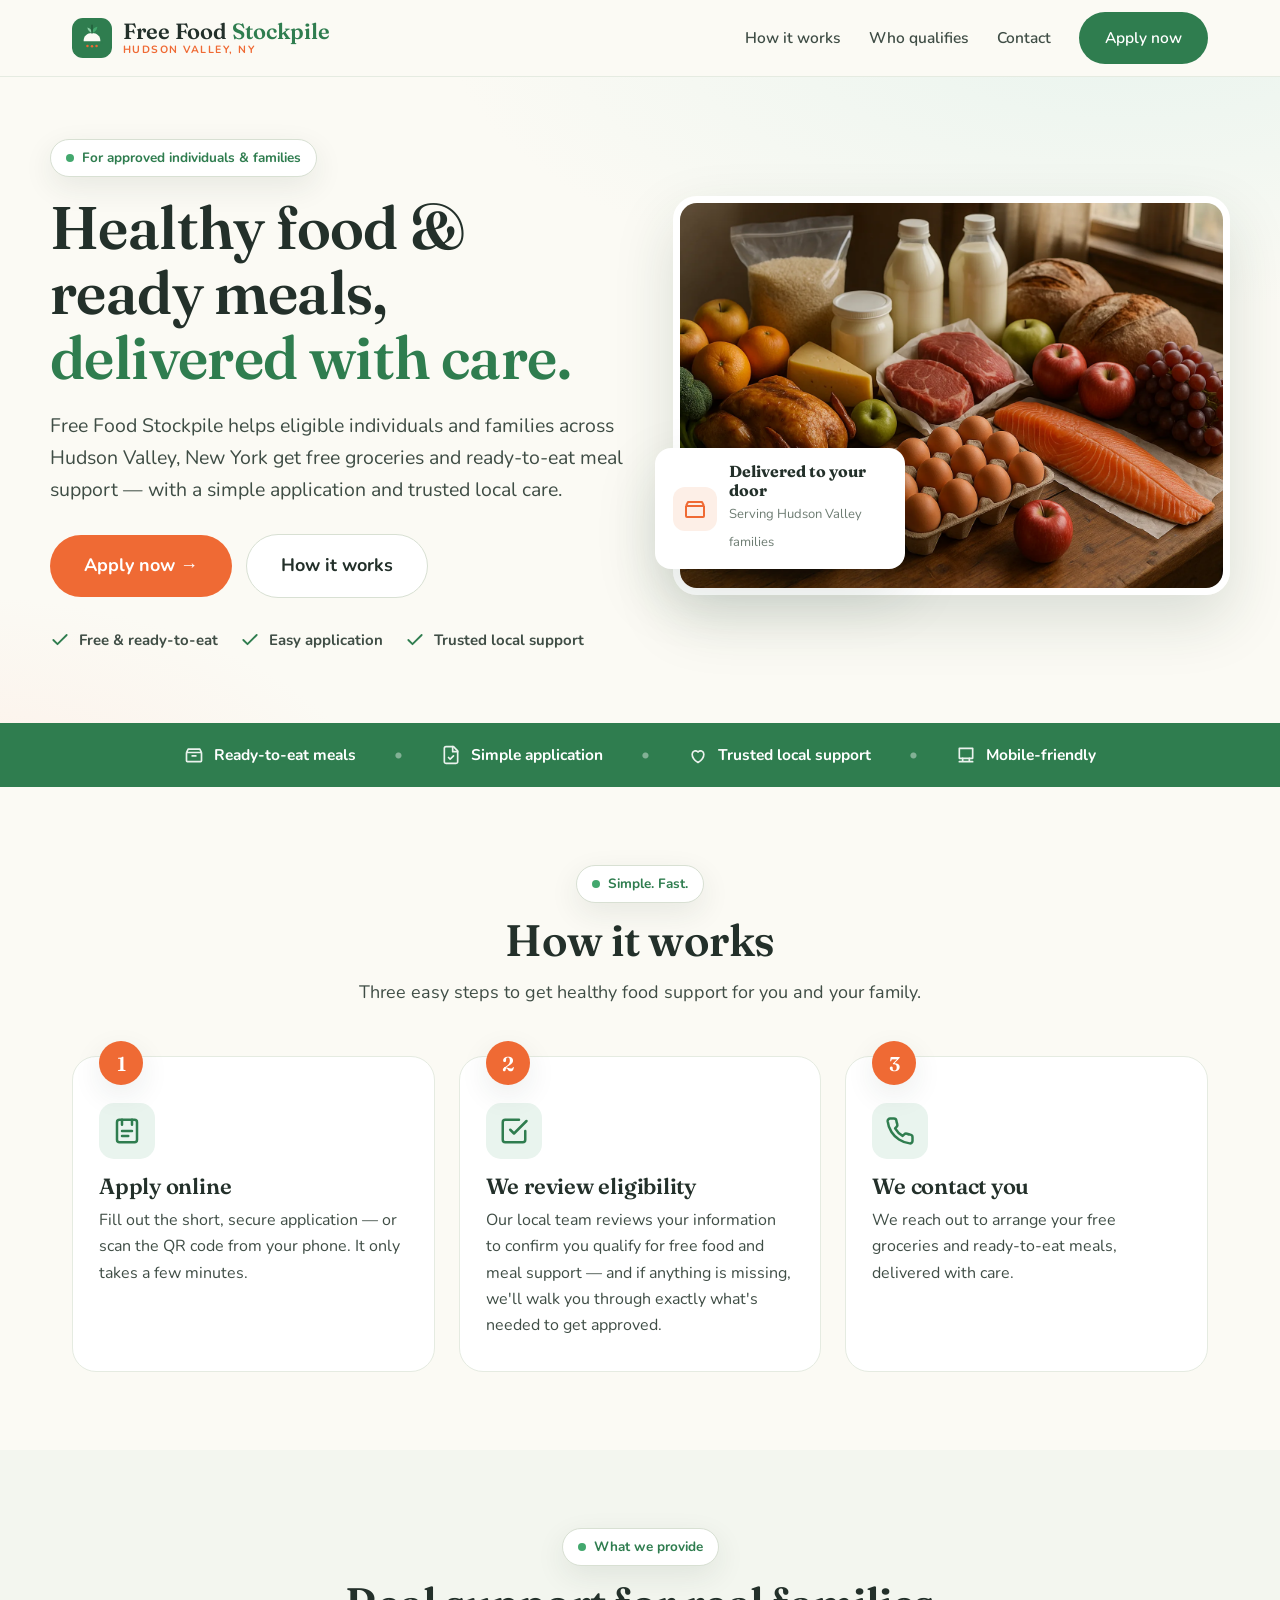
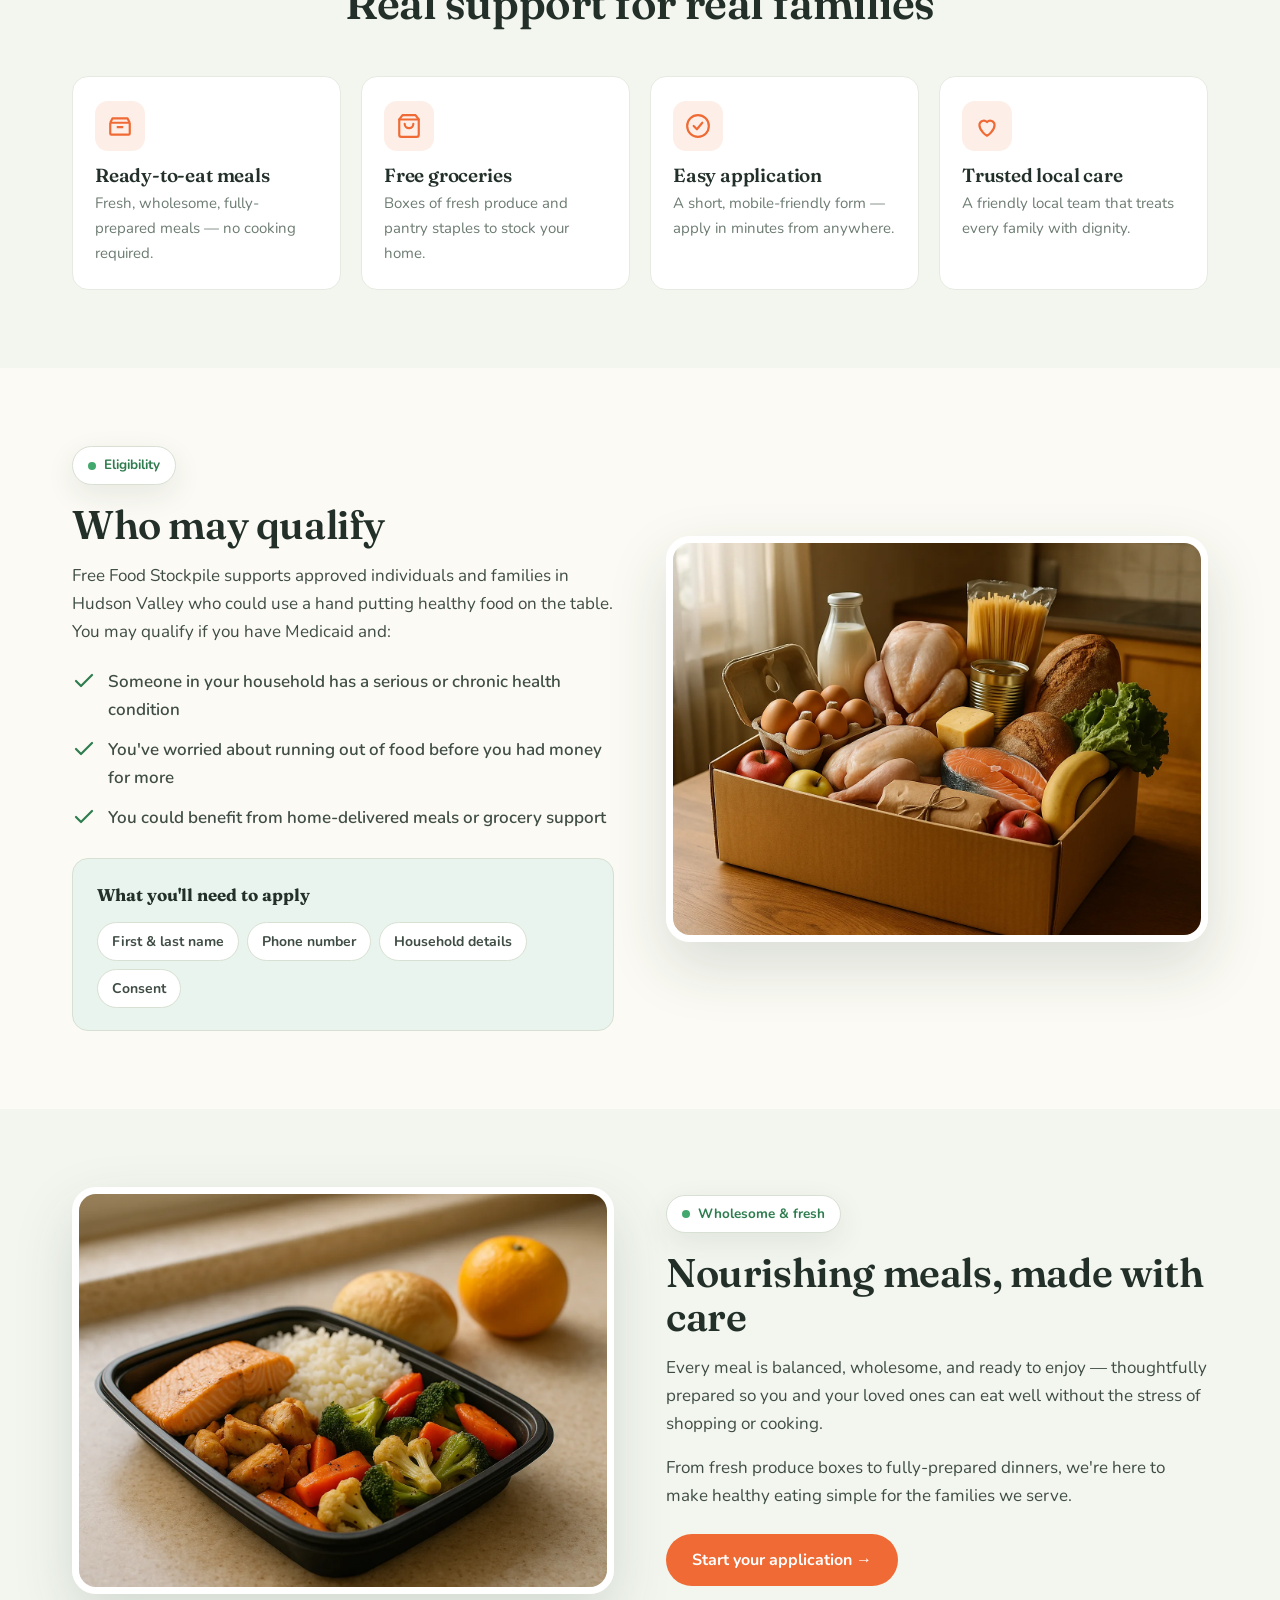
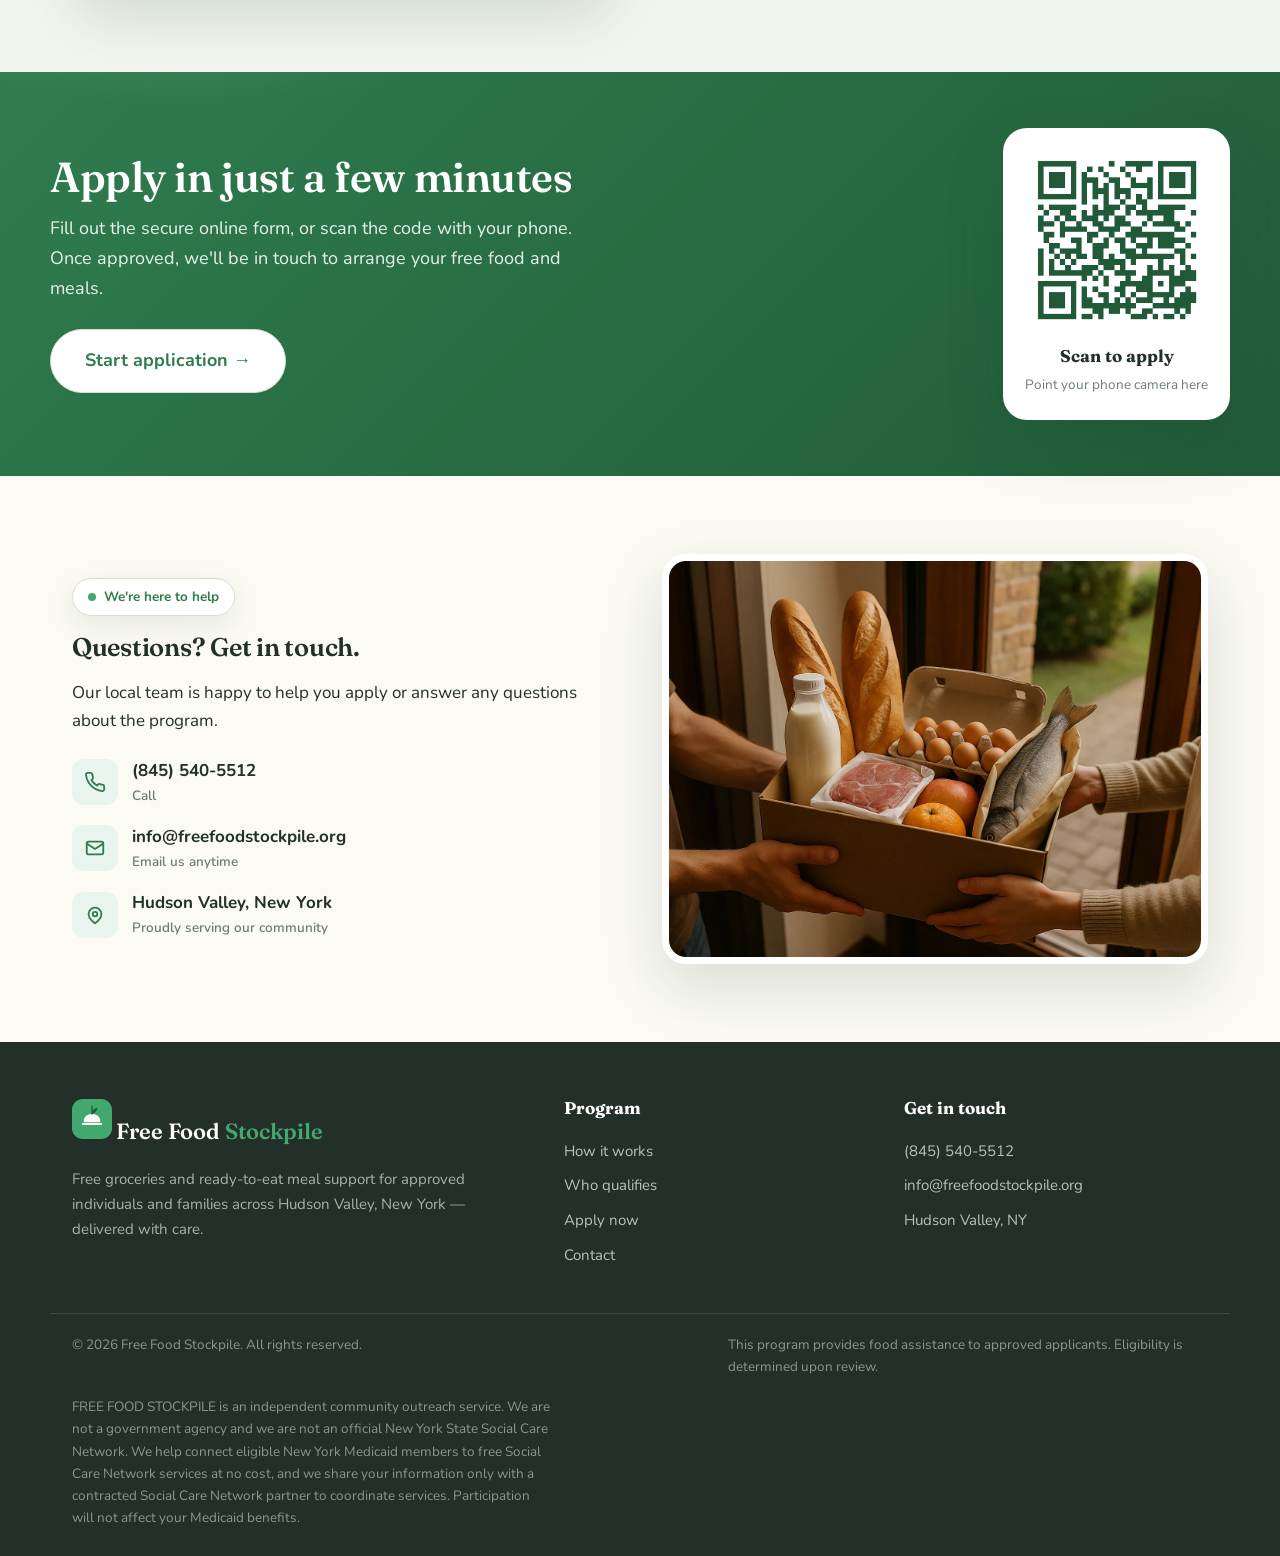
==== commit f69b25b9: "Client updates: *1 data-collection note on both application steps, independence disclaimer (applicat" ====
--- a/index.html
+++ b/index.html
@@ -205,7 +205,7 @@
         <h2>Questions? Get in touch.</h2>
         <p>Our local team is happy to help you apply or answer any questions about the program.</p>
         <div class="contact-list">
-          <a href="tel:+18455405512"><span class="ic"><svg viewBox="0 0 24 24" fill="none" stroke="currentColor" stroke-width="2"><path d="M22 16.9v3a2 2 0 0 1-2.2 2 19.8 19.8 0 0 1-8.6-3.1 19.5 19.5 0 0 1-6-6 19.8 19.8 0 0 1-3.1-8.7A2 2 0 0 1 4.1 2h3a2 2 0 0 1 2 1.7c.1 1 .4 1.9.7 2.8a2 2 0 0 1-.5 2.1L8.1 9.9a16 16 0 0 0 6 6l1.3-1.2a2 2 0 0 1 2.1-.5c.9.3 1.8.6 2.8.7a2 2 0 0 1 1.7 2z" stroke-linejoin="round"/></svg></span> <span>(845) 540-5512<small>Call or text</small></span></a>
+          <a href="tel:+18455405512"><span class="ic"><svg viewBox="0 0 24 24" fill="none" stroke="currentColor" stroke-width="2"><path d="M22 16.9v3a2 2 0 0 1-2.2 2 19.8 19.8 0 0 1-8.6-3.1 19.5 19.5 0 0 1-6-6 19.8 19.8 0 0 1-3.1-8.7A2 2 0 0 1 4.1 2h3a2 2 0 0 1 2 1.7c.1 1 .4 1.9.7 2.8a2 2 0 0 1-.5 2.1L8.1 9.9a16 16 0 0 0 6 6l1.3-1.2a2 2 0 0 1 2.1-.5c.9.3 1.8.6 2.8.7a2 2 0 0 1 1.7 2z" stroke-linejoin="round"/></svg></span> <span>(845) 540-5512<small>Call</small></span></a>
           <a href="mailto:info@freefoodstockpile.org"><span class="ic"><svg viewBox="0 0 24 24" fill="none" stroke="currentColor" stroke-width="2"><rect x="3" y="5" width="18" height="14" rx="2"/><path d="m3 7 9 6 9-6" stroke-linecap="round" stroke-linejoin="round"/></svg></span> <span>info@freefoodstockpile.org<small>Email us anytime</small></span></a>
           <div><span class="ic"><svg viewBox="0 0 24 24" fill="none" stroke="currentColor" stroke-width="2"><path d="M12 21s-7-4.3-7-10a7 7 0 0 1 14 0c0 5.7-7 10-7 10z" stroke-linejoin="round"/><circle cx="12" cy="11" r="2.5"/></svg></span> <span>Hudson Valley, New York<small>Proudly serving our community</small></span></div>
         </div>
@@ -250,6 +250,7 @@
   <div class="wrap foot-bot">
     <span>© <span id="yr">2026</span> Free Food Stockpile. All rights reserved.</span>
     <span class="disc">This program provides food assistance to approved applicants. Eligibility is determined upon review.</span>
+    <span class="disc" style="display:block;margin-top:10px">FREE FOOD STOCKPILE is an independent community outreach service. We are not a government agency and we are not an official New York State Social Care Network. We help connect eligible New York Medicaid members to free Social Care Network services at no cost, and we share your information only with a contracted Social Care Network partner to coordinate services. Participation will not affect your Medicaid benefits.</span>
   </div>
 </footer>
 
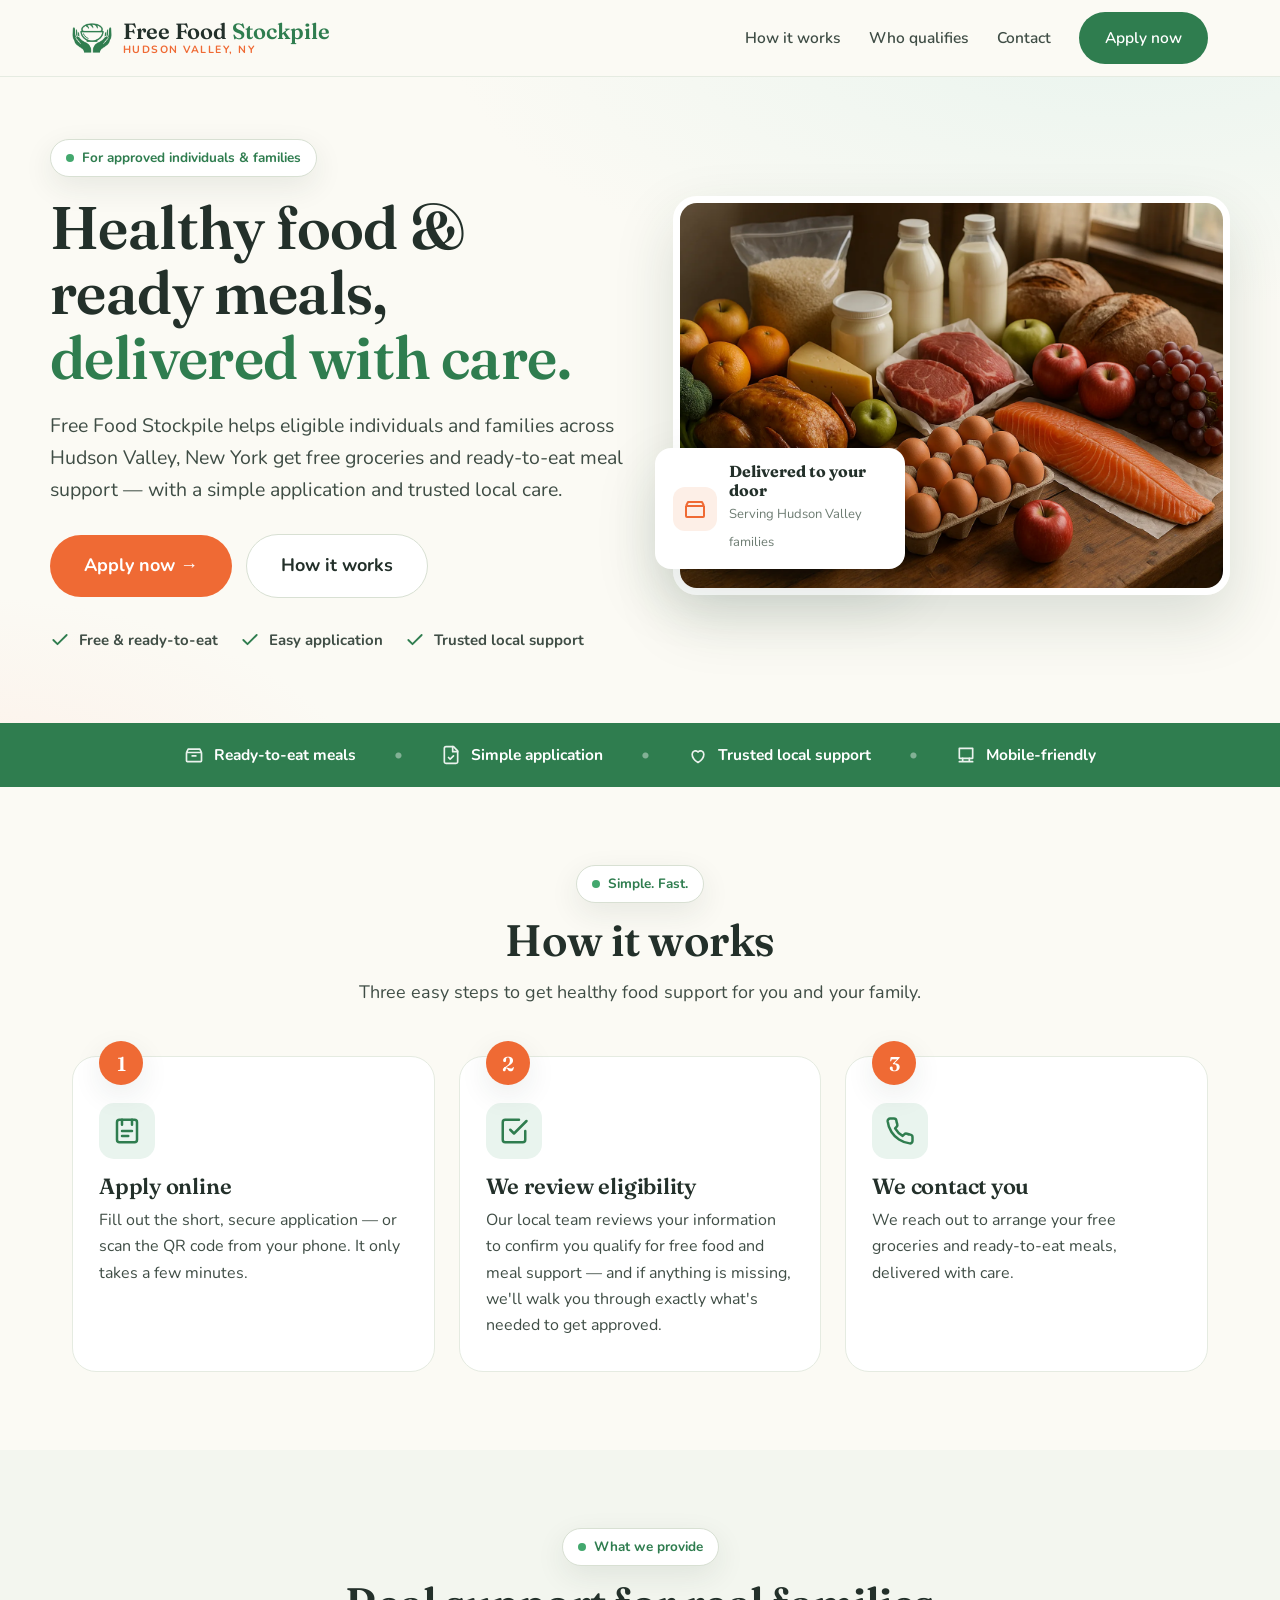
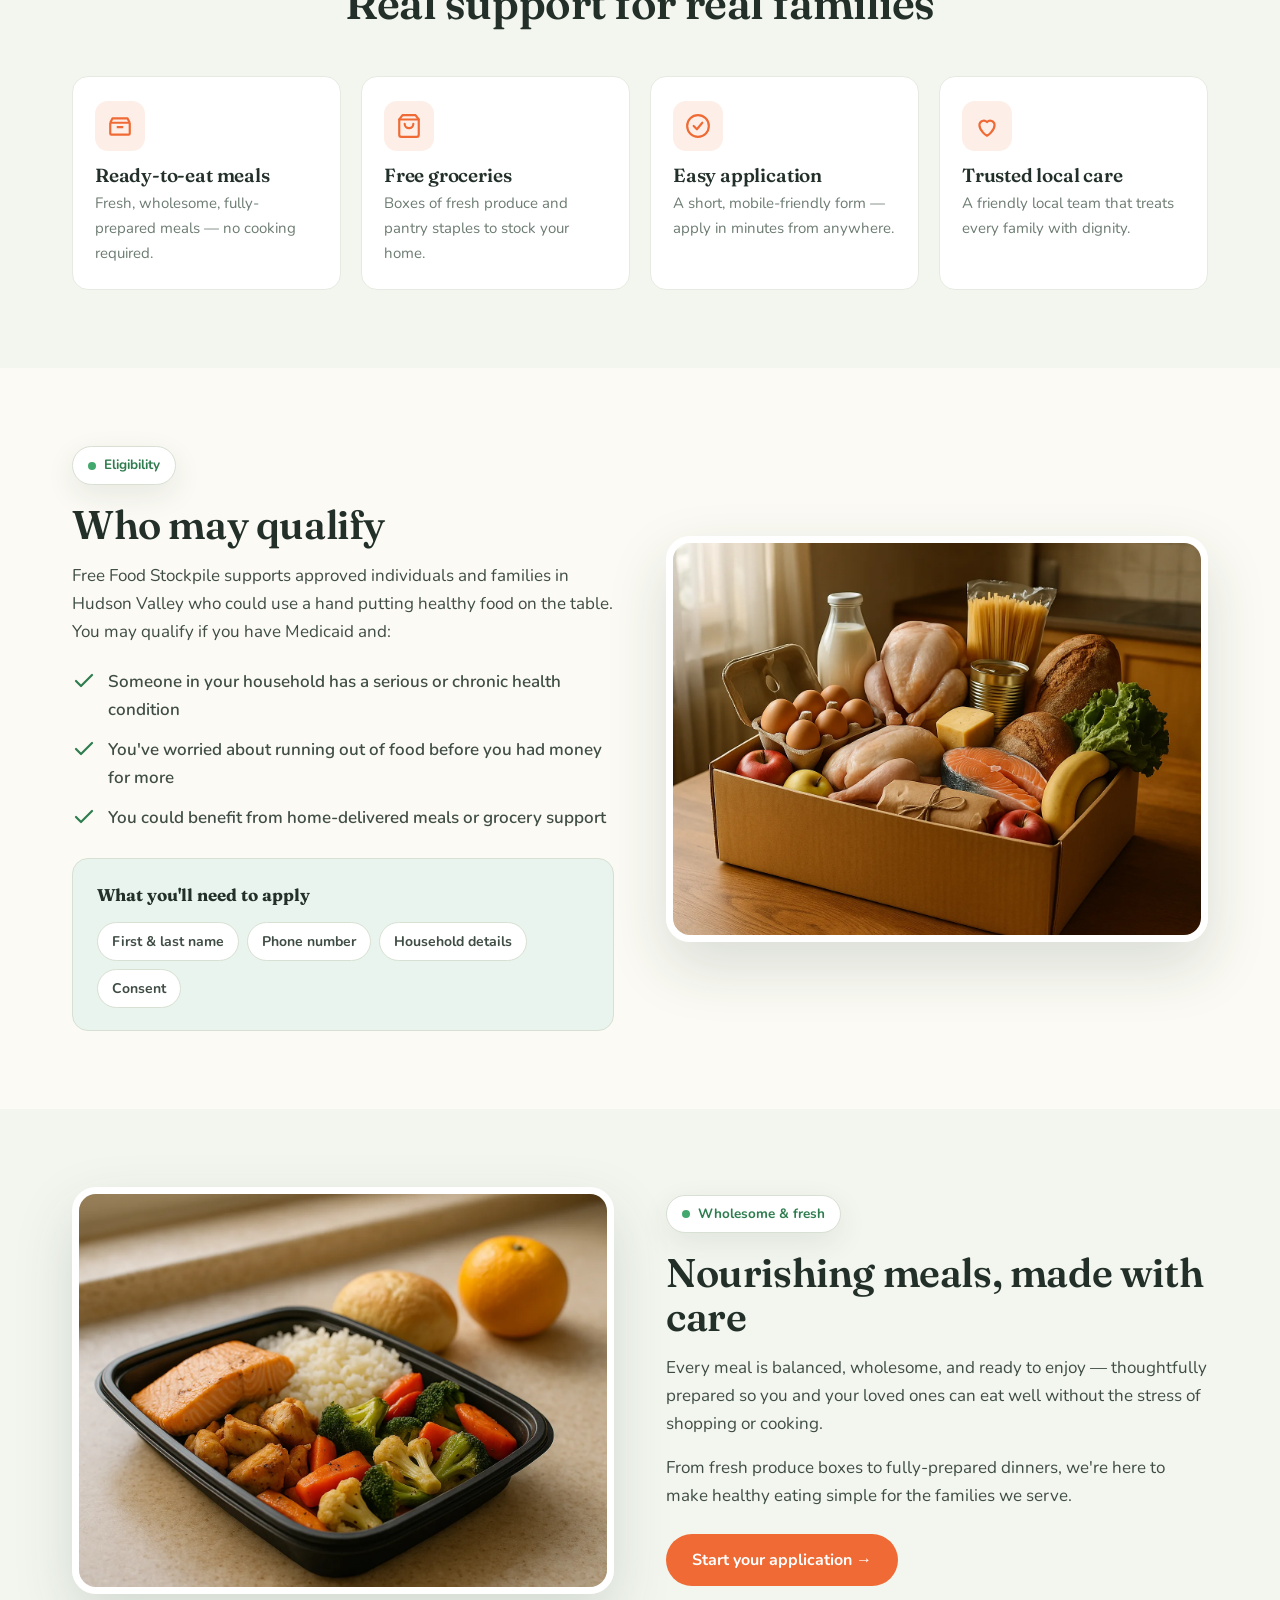
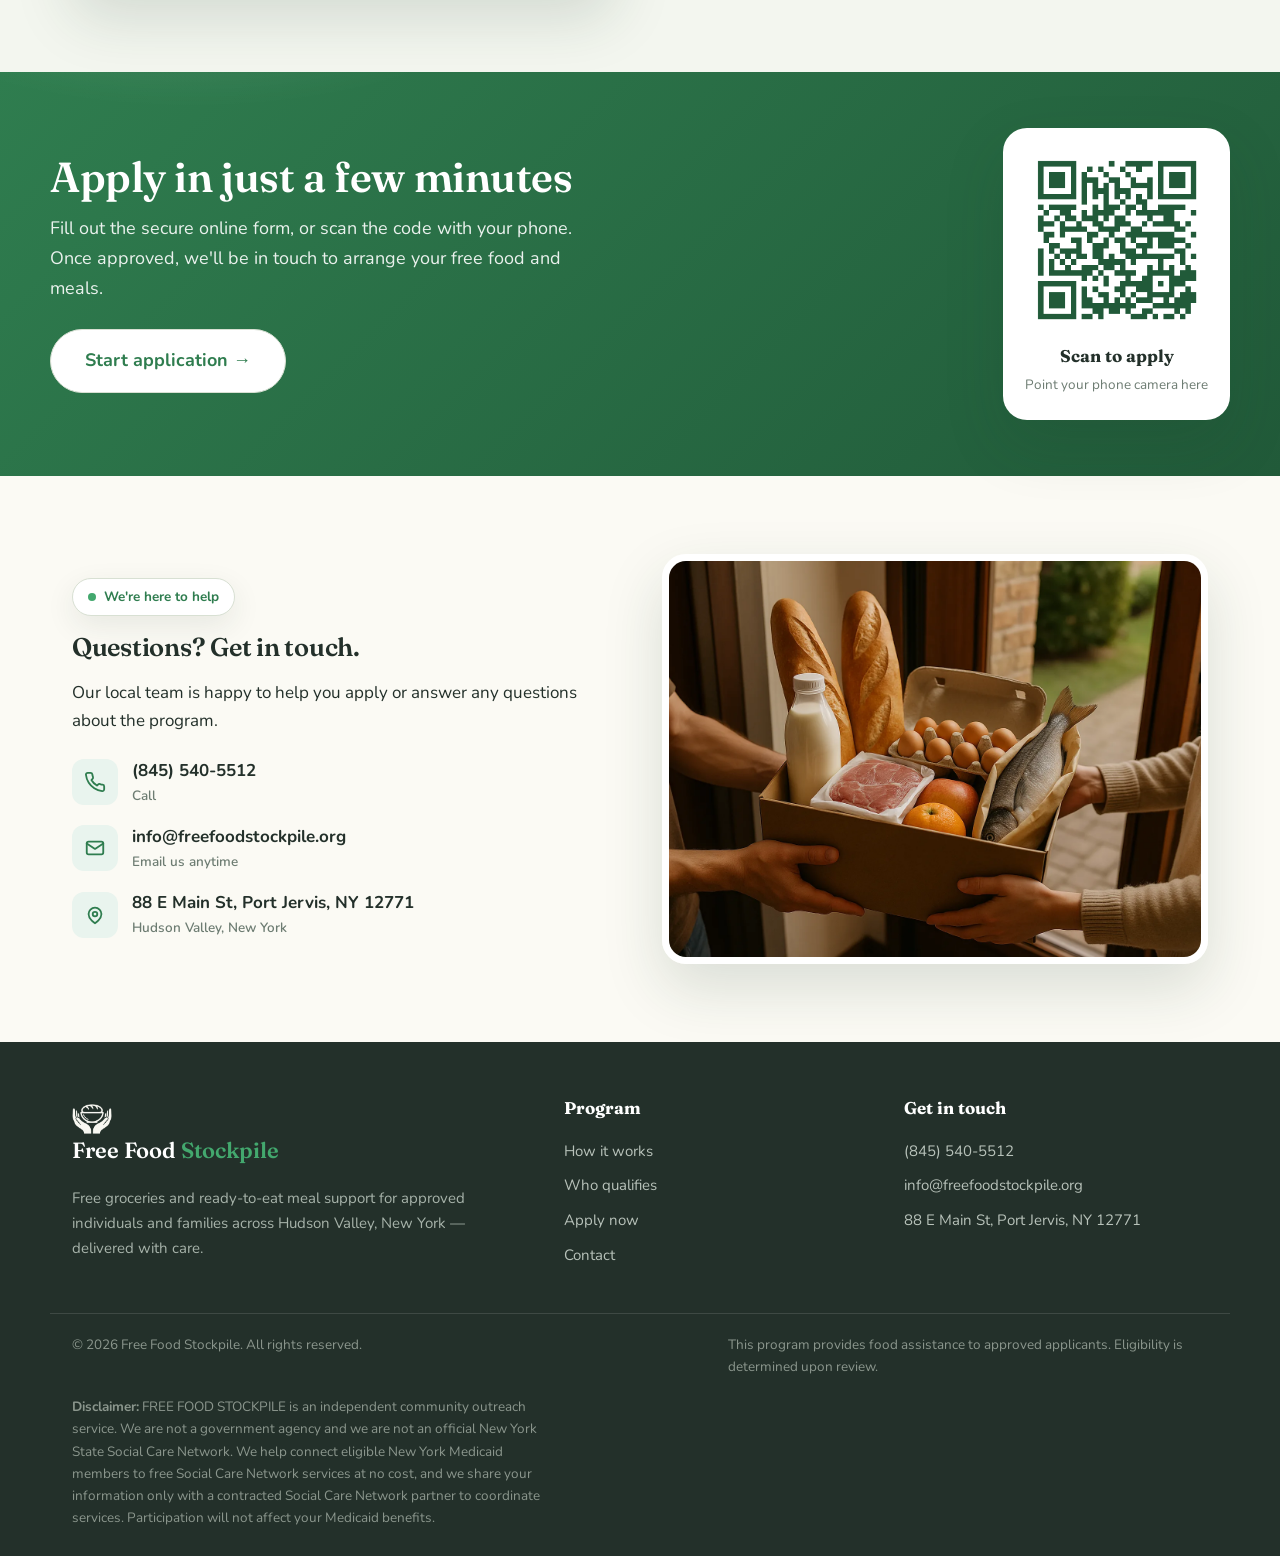
==== commit bf4e847e: "Client corrections: new hands logo, address, Disclaimer labels, remove *1 markers and applicant/lang" ====
--- a/index.html
+++ b/index.html
@@ -19,17 +19,7 @@
 <header class="site-header">
   <div class="wrap hbar">
     <a class="brand" href="index.html" aria-label="Free Food Stockpile home">
-      <svg class="logo" viewBox="0 0 48 48" fill="none" xmlns="http://www.w3.org/2000/svg" aria-hidden="true">
-        <rect width="48" height="48" rx="13" fill="#2f7d4f"/>
-        <path d="M14 27c0-5 4-9 10-9s10 4 10 9v1H14v-1z" fill="#fbfaf4"/>
-        <path d="M24 18c0-4 2.6-7 6.5-7.5C30 15 27 17.5 24 18z" fill="#43a86e"/>
-        <path d="M24 18c0-3.2-2.2-6-5.6-6.6C18.8 15 21.4 17 24 18z" fill="#8fd0a8"/>
-        <path d="M24 8.5V18" stroke="#215a39" stroke-width="1.6" stroke-linecap="round"/>
-        <circle cx="18.5" cy="33.5" r="1.5" fill="#ef6a34"/>
-        <circle cx="24" cy="34" r="1.5" fill="#ef6a34"/>
-        <circle cx="29.5" cy="33.5" r="1.5" fill="#ef6a34"/>
-        <path d="M13 30h22" stroke="#2f7d4f" stroke-width="2.4" stroke-linecap="round"/>
-      </svg>
+      <img class="logo" src="assets/img/logo-hands-green.png" alt="">
       <span class="name">Free Food <span>Stockpile</span><small>Hudson Valley, NY</small></span>
     </a>
     <nav class="nav">
@@ -207,7 +197,7 @@
         <div class="contact-list">
           <a href="tel:+18455405512"><span class="ic"><svg viewBox="0 0 24 24" fill="none" stroke="currentColor" stroke-width="2"><path d="M22 16.9v3a2 2 0 0 1-2.2 2 19.8 19.8 0 0 1-8.6-3.1 19.5 19.5 0 0 1-6-6 19.8 19.8 0 0 1-3.1-8.7A2 2 0 0 1 4.1 2h3a2 2 0 0 1 2 1.7c.1 1 .4 1.9.7 2.8a2 2 0 0 1-.5 2.1L8.1 9.9a16 16 0 0 0 6 6l1.3-1.2a2 2 0 0 1 2.1-.5c.9.3 1.8.6 2.8.7a2 2 0 0 1 1.7 2z" stroke-linejoin="round"/></svg></span> <span>(845) 540-5512<small>Call</small></span></a>
           <a href="mailto:info@freefoodstockpile.org"><span class="ic"><svg viewBox="0 0 24 24" fill="none" stroke="currentColor" stroke-width="2"><rect x="3" y="5" width="18" height="14" rx="2"/><path d="m3 7 9 6 9-6" stroke-linecap="round" stroke-linejoin="round"/></svg></span> <span>info@freefoodstockpile.org<small>Email us anytime</small></span></a>
-          <div><span class="ic"><svg viewBox="0 0 24 24" fill="none" stroke="currentColor" stroke-width="2"><path d="M12 21s-7-4.3-7-10a7 7 0 0 1 14 0c0 5.7-7 10-7 10z" stroke-linejoin="round"/><circle cx="12" cy="11" r="2.5"/></svg></span> <span>Hudson Valley, New York<small>Proudly serving our community</small></span></div>
+          <div><span class="ic"><svg viewBox="0 0 24 24" fill="none" stroke="currentColor" stroke-width="2"><path d="M12 21s-7-4.3-7-10a7 7 0 0 1 14 0c0 5.7-7 10-7 10z" stroke-linejoin="round"/><circle cx="12" cy="11" r="2.5"/></svg></span> <span>88 E Main St, Port Jervis, NY 12771<small>Hudson Valley, New York</small></span></div>
         </div>
       </div>
       <div class="split-art">
@@ -221,13 +211,7 @@
   <div class="wrap foot-in">
     <div>
       <a class="brand" href="index.html">
-        <svg class="logo" viewBox="0 0 48 48" fill="none" xmlns="http://www.w3.org/2000/svg" aria-hidden="true">
-          <rect width="48" height="48" rx="13" fill="#43a86e"/>
-          <path d="M14 27c0-5 4-9 10-9s10 4 10 9v1H14v-1z" fill="#fbfaf4"/>
-          <path d="M24 18c0-4 2.6-7 6.5-7.5C30 15 27 17.5 24 18z" fill="#215a39"/>
-          <path d="M24 8.5V18" stroke="#215a39" stroke-width="1.6" stroke-linecap="round"/>
-          <path d="M13 30h22" stroke="#fbfaf4" stroke-width="2.4" stroke-linecap="round"/>
-        </svg>
+        <img class="logo" src="assets/img/logo-hands-cream.png" alt="">
         <span class="name">Free Food <span>Stockpile</span></span>
       </a>
       <p>Free groceries and ready-to-eat meal support for approved individuals and families across
@@ -244,13 +228,13 @@
       <h4>Get in touch</h4>
       <a href="tel:+18455405512">(845) 540-5512</a>
       <a href="mailto:info@freefoodstockpile.org">info@freefoodstockpile.org</a>
-      <a href="#">Hudson Valley, NY</a>
+      <a href="#">88 E Main St, Port Jervis, NY 12771</a>
     </div>
   </div>
   <div class="wrap foot-bot">
     <span>© <span id="yr">2026</span> Free Food Stockpile. All rights reserved.</span>
     <span class="disc">This program provides food assistance to approved applicants. Eligibility is determined upon review.</span>
-    <span class="disc" style="display:block;margin-top:10px">FREE FOOD STOCKPILE is an independent community outreach service. We are not a government agency and we are not an official New York State Social Care Network. We help connect eligible New York Medicaid members to free Social Care Network services at no cost, and we share your information only with a contracted Social Care Network partner to coordinate services. Participation will not affect your Medicaid benefits.</span>
+    <span class="disc" style="display:block;margin-top:10px"><b>Disclaimer:</b> FREE FOOD STOCKPILE is an independent community outreach service. We are not a government agency and we are not an official New York State Social Care Network. We help connect eligible New York Medicaid members to free Social Care Network services at no cost, and we share your information only with a contracted Social Care Network partner to coordinate services. Participation will not affect your Medicaid benefits.</span>
   </div>
 </footer>
 
